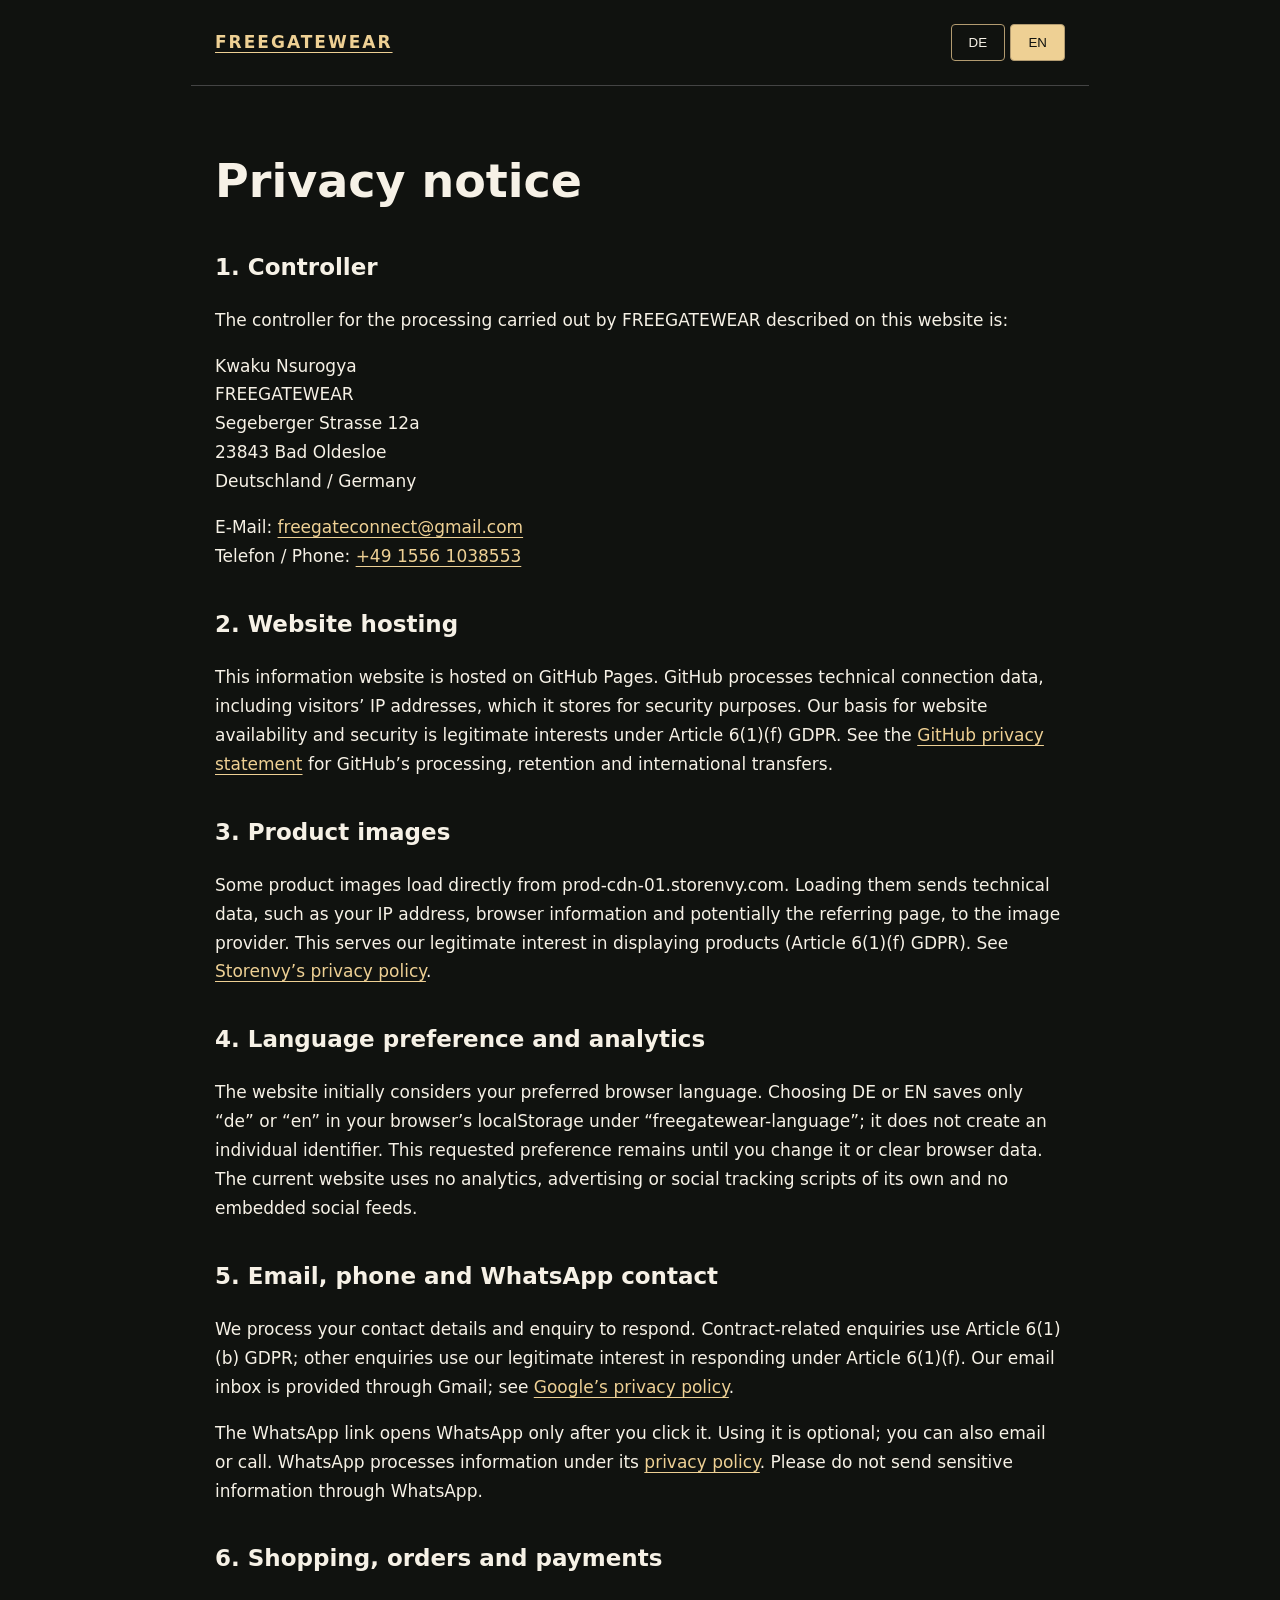
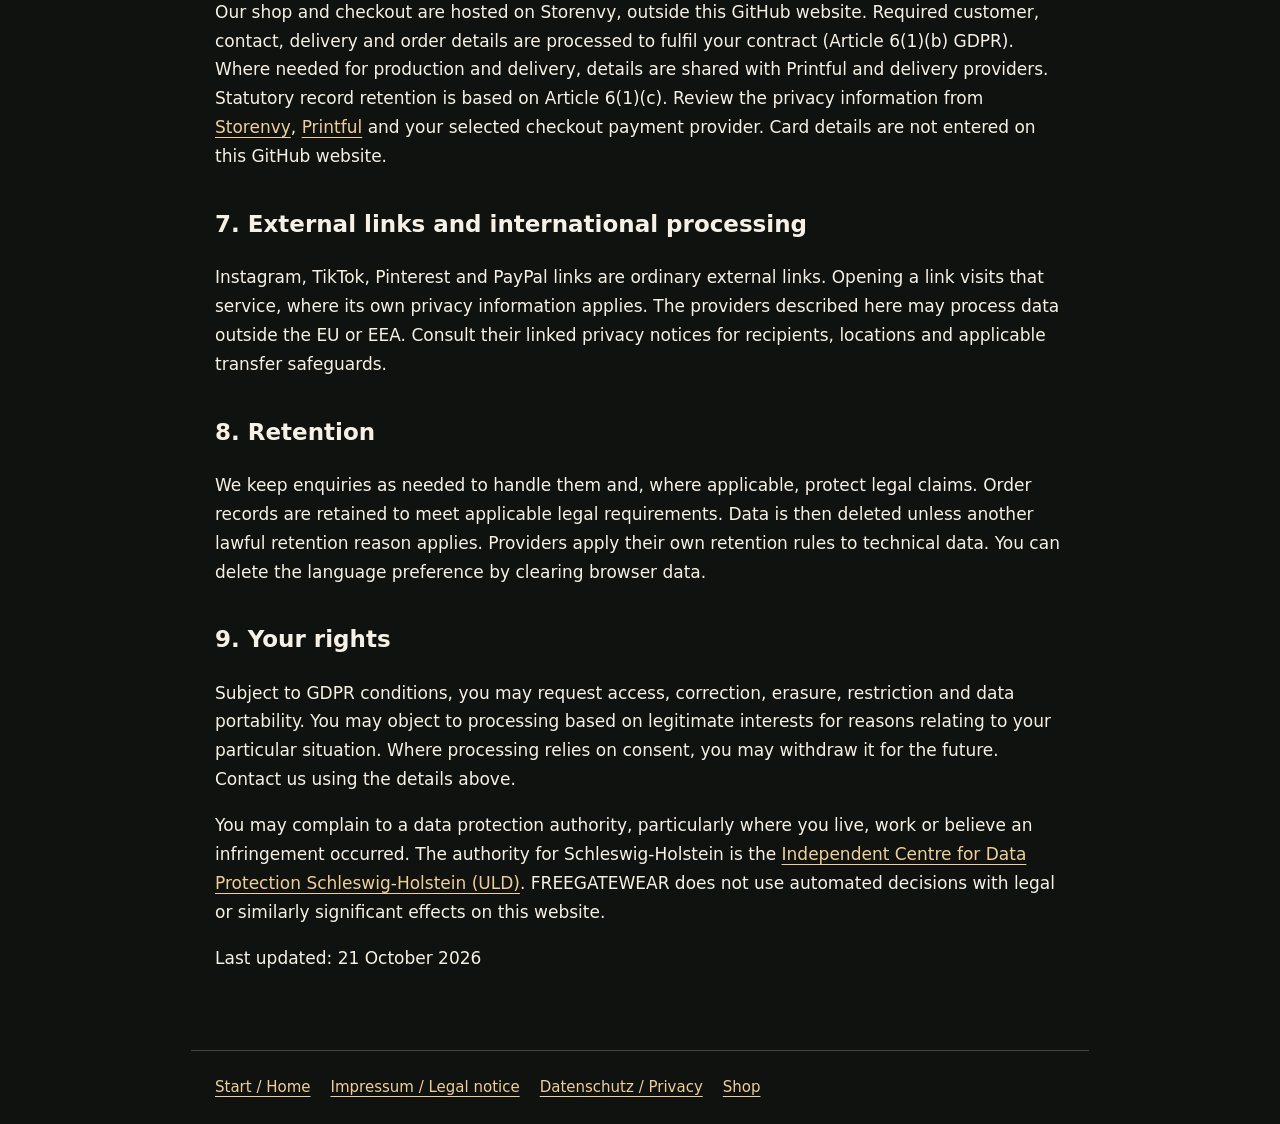
==== datenschutz.html @ ec8d8447 "Add German and English privacy information for the current website" ====
<!doctype html><html lang="de"><head><meta charset="utf-8"><meta name="viewport" content="width=device-width,initial-scale=1"><title>Datenschutzerklärung | FREEGATEWEAR</title><meta name="description" content="Datenschutzerklärung / Privacy notice – FREEGATEWEAR"><link rel="canonical" href="https://blaqqburn.github.io/Freegate/datenschutz.html"><style>body{margin:0;background:#10120f;color:#f6f1e6;font:17px/1.7 system-ui,sans-serif}header,main,footer{max-width:850px;margin:auto;padding:24px}header,footer{display:flex;gap:20px;flex-wrap:wrap;align-items:center;border-bottom:1px solid #444}main{padding-top:30px;padding-bottom:60px}a{color:#eed094;text-underline-offset:4px}h1{font-size:clamp(30px,6vw,46px);line-height:1.2}h2{font-size:23px;margin-top:34px}button{background:transparent;color:inherit;border:1px solid #b29b70;padding:10px 17px;cursor:pointer;border-radius:4px}button[aria-pressed=true]{background:#eed094;color:#10120f}header>a{font-weight:800;letter-spacing:2px;margin-right:auto}footer{border-top:1px solid #444;border-bottom:0;font-size:15px}[hidden]{display:none!important}a:focus-visible,button:focus-visible{outline:3px solid #eed094;outline-offset:4px}</style></head><body data-title-de="Datenschutzerklärung" data-title-en="Privacy notice"><header><a href="./">FREEGATEWEAR</a><nav aria-label="Language / Sprache"><button data-language="de" aria-pressed="true">DE</button> <button data-language="en" aria-pressed="false">EN</button></nav></header><main><section data-copy="de"><h1>Datenschutzerklärung</h1><h2>1. Verantwortlicher</h2><p>Verantwortlich für die auf dieser Website beschriebenen Verarbeitungen durch FREEGATEWEAR ist:</p><p>Kwaku Nsurogya<br>FREEGATEWEAR<br>Segeberger Strasse 12a<br>23843 Bad Oldesloe<br>Deutschland / Germany</p><p>E-Mail: <a href="mailto:freegateconnect@gmail.com">freegateconnect@gmail.com</a><br>Telefon / Phone: <a href="tel:+4915561038553">+49 1556 1038553</a></p>
<h2>2. Website und Hosting</h2><p>Diese Informationswebsite wird über GitHub Pages bereitgestellt. GitHub verarbeitet beim Abruf technische Verbindungsdaten, insbesondere die IP-Adresse, und speichert diese zu Sicherheitszwecken. Grundlage für die Bereitstellung und Sicherheit unserer Website ist unser berechtigtes Interesse nach Art. 6 Abs. 1 lit. f DSGVO. Einzelheiten zur Verarbeitung durch GitHub, zu Aufbewahrung und internationalen Übermittlungen findest du in der <a href="https://docs.github.com/en/site-policy/privacy-policies/github-general-privacy-statement">GitHub-Datenschutzerklärung</a>.</p>
<h2>3. Produktbilder</h2><p>Einige Produktbilder werden direkt von prod-cdn-01.storenvy.com geladen. Beim Laden werden technische Daten wie IP-Adresse, Browserinformationen und gegebenenfalls die verweisende Seite an den Bildanbieter übermittelt. Dies dient der Darstellung unserer Produkte (Art. 6 Abs. 1 lit. f DSGVO). Weitere Informationen enthält die <a href="https://www.storenvy.com/privacy">Datenschutzerklärung von Storenvy</a>.</p>
<h2>4. Spracheinstellung und Analyse</h2><p>Die Website berücksichtigt zunächst die bevorzugte Browsersprache. Wenn du DE oder EN auswählst, speichert dein Browser diese Auswahl unter „freegatewear-language“ im localStorage. Gespeichert wird nur „de“ oder „en“, keine individuelle Kennung. Die Einstellung bleibt bis zur Änderung oder Löschung der Browserdaten erhalten und dient der von dir gewünschten Sprachauswahl. Die aktuelle Website verwendet keine eigenen Analyse-, Werbe- oder Social-Media-Tracking-Skripte und keine eingebetteten Social-Media-Feeds.</p>
<h2>5. Kontakt per E-Mail, Telefon oder WhatsApp</h2><p>Wenn du uns kontaktierst, verarbeiten wir deine Kontaktdaten und den Inhalt deiner Anfrage, um zu antworten. Bei vertragsbezogenen Anfragen ist Art. 6 Abs. 1 lit. b DSGVO die Grundlage, bei sonstigen Anfragen unser berechtigtes Interesse an ihrer Bearbeitung (Art. 6 Abs. 1 lit. f DSGVO). Unser E-Mail-Postfach wird bei Gmail bereitgestellt; siehe <a href="https://policies.google.com/privacy?hl=de">Google-Datenschutzerklärung</a>.</p><p>Der WhatsApp-Link öffnet WhatsApp erst nach deinem Klick. Die Nutzung ist freiwillig; E-Mail oder Telefon stehen ebenfalls zur Verfügung. WhatsApp verarbeitet Daten nach seiner <a href="https://www.whatsapp.com/legal/privacy-policy-eea">Datenschutzerklärung</a>. Bitte sende keine sensiblen Angaben über WhatsApp.</p>
<h2>6. Shop, Bestellungen und Zahlungen</h2><p>Der Shop und Checkout liegen auf Storenvy, außerhalb dieser GitHub-Website. Bei einer Bestellung werden die erforderlichen Kunden-, Kontakt-, Liefer- und Bestelldaten zur Vertragsabwicklung verarbeitet (Art. 6 Abs. 1 lit. b DSGVO). Soweit für Produktion und Versand erforderlich, werden Daten an Printful und die beteiligten Versanddienstleister weitergegeben. Gesetzliche Aufbewahrungspflichten beruhen auf Art. 6 Abs. 1 lit. c DSGVO. Beachte die Datenschutzhinweise von <a href="https://www.storenvy.com/privacy">Storenvy</a> und <a href="https://www.printful.com/policies/privacy">Printful</a> sowie die Hinweise des im Checkout gewählten Zahlungsanbieters. Kartendaten werden nicht auf dieser GitHub-Website eingegeben.</p>
<h2>7. Externe Links und internationale Verarbeitung</h2><p>Links zu Instagram, TikTok, Pinterest und PayPal sind gewöhnliche externe Links. Die verlinkten Dienste werden erst durch das Öffnen des Links besucht; dort gelten deren Datenschutzhinweise. Die genannten Anbieter können Daten auch außerhalb der EU bzw. des EWR verarbeiten. Informationen zu Empfängern, Ländern und gegebenenfalls geltenden Schutzmaßnahmen findest du in den jeweils verlinkten Datenschutzhinweisen.</p>
<h2>8. Speicherdauer</h2><p>Wir behalten Anfragen so lange, wie dies zur Bearbeitung und gegebenenfalls zur Wahrung rechtlicher Ansprüche erforderlich ist. Bestelldaten bewahren wir nach den anwendbaren gesetzlichen Pflichten auf. Danach werden Daten gelöscht, soweit kein weiterer rechtlicher Aufbewahrungsgrund besteht. Für technische Daten der Dienstanbieter gelten deren jeweilige Aufbewahrungsregeln. Die Spracheinstellung kannst du selbst über die Browserdaten löschen.</p>
<h2>9. Deine Rechte</h2><p>Nach Maßgabe der DSGVO hast du Rechte auf Auskunft, Berichtigung, Löschung, Einschränkung der Verarbeitung und Datenübertragbarkeit. Gegen Verarbeitungen auf Grundlage berechtigter Interessen kannst du aus Gründen deiner besonderen Situation Widerspruch einlegen. Eine erteilte Einwilligung kannst du mit Wirkung für die Zukunft widerrufen. Kontaktiere uns hierzu über die oben genannten Angaben.</p><p>Du kannst dich bei einer Datenschutzaufsichtsbehörde beschweren, insbesondere am Ort deines Aufenthalts, Arbeitsplatzes oder des vermuteten Verstoßes. Für Schleswig-Holstein ist dies das <a href="https://www.datenschutzzentrum.de/">Unabhängige Landeszentrum für Datenschutz Schleswig-Holstein (ULD)</a>. FREEGATEWEAR verwendet auf dieser Website keine automatisierten Entscheidungen mit rechtlicher oder vergleichbar erheblicher Wirkung.</p><p>Stand: 21. Oktober 2026</p></section><section data-copy="en" lang="en"><h1>Privacy notice</h1><h2>1. Controller</h2><p>The controller for the processing carried out by FREEGATEWEAR described on this website is:</p><p>Kwaku Nsurogya<br>FREEGATEWEAR<br>Segeberger Strasse 12a<br>23843 Bad Oldesloe<br>Deutschland / Germany</p><p>E-Mail: <a href="mailto:freegateconnect@gmail.com">freegateconnect@gmail.com</a><br>Telefon / Phone: <a href="tel:+4915561038553">+49 1556 1038553</a></p>
<h2>2. Website hosting</h2><p>This information website is hosted on GitHub Pages. GitHub processes technical connection data, including visitors’ IP addresses, which it stores for security purposes. Our basis for website availability and security is legitimate interests under Article 6(1)(f) GDPR. See the <a href="https://docs.github.com/en/site-policy/privacy-policies/github-general-privacy-statement">GitHub privacy statement</a> for GitHub’s processing, retention and international transfers.</p>
<h2>3. Product images</h2><p>Some product images load directly from prod-cdn-01.storenvy.com. Loading them sends technical data, such as your IP address, browser information and potentially the referring page, to the image provider. This serves our legitimate interest in displaying products (Article 6(1)(f) GDPR). See <a href="https://www.storenvy.com/privacy">Storenvy’s privacy policy</a>.</p>
<h2>4. Language preference and analytics</h2><p>The website initially considers your preferred browser language. Choosing DE or EN saves only “de” or “en” in your browser’s localStorage under “freegatewear-language”; it does not create an individual identifier. This requested preference remains until you change it or clear browser data. The current website uses no analytics, advertising or social tracking scripts of its own and no embedded social feeds.</p>
<h2>5. Email, phone and WhatsApp contact</h2><p>We process your contact details and enquiry to respond. Contract-related enquiries use Article 6(1)(b) GDPR; other enquiries use our legitimate interest in responding under Article 6(1)(f). Our email inbox is provided through Gmail; see <a href="https://policies.google.com/privacy?hl=en">Google’s privacy policy</a>.</p><p>The WhatsApp link opens WhatsApp only after you click it. Using it is optional; you can also email or call. WhatsApp processes information under its <a href="https://www.whatsapp.com/legal/privacy-policy-eea">privacy policy</a>. Please do not send sensitive information through WhatsApp.</p>
<h2>6. Shopping, orders and payments</h2><p>Our shop and checkout are hosted on Storenvy, outside this GitHub website. Required customer, contact, delivery and order details are processed to fulfil your contract (Article 6(1)(b) GDPR). Where needed for production and delivery, details are shared with Printful and delivery providers. Statutory record retention is based on Article 6(1)(c). Review the privacy information from <a href="https://www.storenvy.com/privacy">Storenvy</a>, <a href="https://www.printful.com/policies/privacy">Printful</a> and your selected checkout payment provider. Card details are not entered on this GitHub website.</p>
<h2>7. External links and international processing</h2><p>Instagram, TikTok, Pinterest and PayPal links are ordinary external links. Opening a link visits that service, where its own privacy information applies. The providers described here may process data outside the EU or EEA. Consult their linked privacy notices for recipients, locations and applicable transfer safeguards.</p>
<h2>8. Retention</h2><p>We keep enquiries as needed to handle them and, where applicable, protect legal claims. Order records are retained to meet applicable legal requirements. Data is then deleted unless another lawful retention reason applies. Providers apply their own retention rules to technical data. You can delete the language preference by clearing browser data.</p>
<h2>9. Your rights</h2><p>Subject to GDPR conditions, you may request access, correction, erasure, restriction and data portability. You may object to processing based on legitimate interests for reasons relating to your particular situation. Where processing relies on consent, you may withdraw it for the future. Contact us using the details above.</p><p>You may complain to a data protection authority, particularly where you live, work or believe an infringement occurred. The authority for Schleswig-Holstein is the <a href="https://www.datenschutzzentrum.de/">Independent Centre for Data Protection Schleswig-Holstein (ULD)</a>. FREEGATEWEAR does not use automated decisions with legal or similarly significant effects on this website.</p><p>Last updated: 21 October 2026</p></section></main><footer><a href="./">Start / Home</a><a href="impressum.html">Impressum / Legal notice</a><a href="datenschutz.html">Datenschutz / Privacy</a><a href="https://freegate.storenvy.com/">Shop</a></footer><script>(()=>{const key='freegatewear-language';function set(lang,save){if(!['de','en'].includes(lang))lang='en';document.documentElement.lang=lang;document.querySelectorAll('[data-copy]').forEach(e=>e.hidden=e.dataset.copy!==lang);document.querySelectorAll('[data-language]').forEach(b=>b.setAttribute('aria-pressed',String(b.dataset.language===lang)));document.title=(lang==='de'?document.body.dataset.titleDe:document.body.dataset.titleEn)+' | FREEGATEWEAR';if(save)try{localStorage.setItem(key,lang)}catch{}}let lang=new URLSearchParams(location.search).get('lang');if(!['de','en'].includes(lang)){try{lang=localStorage.getItem(key)}catch{}}if(!['de','en'].includes(lang))lang=(navigator.language||'en').toLowerCase().startsWith('de')?'de':'en';document.querySelectorAll('[data-language]').forEach(b=>b.addEventListener('click',()=>set(b.dataset.language,true)));set(lang,false)})();</script></body></html>
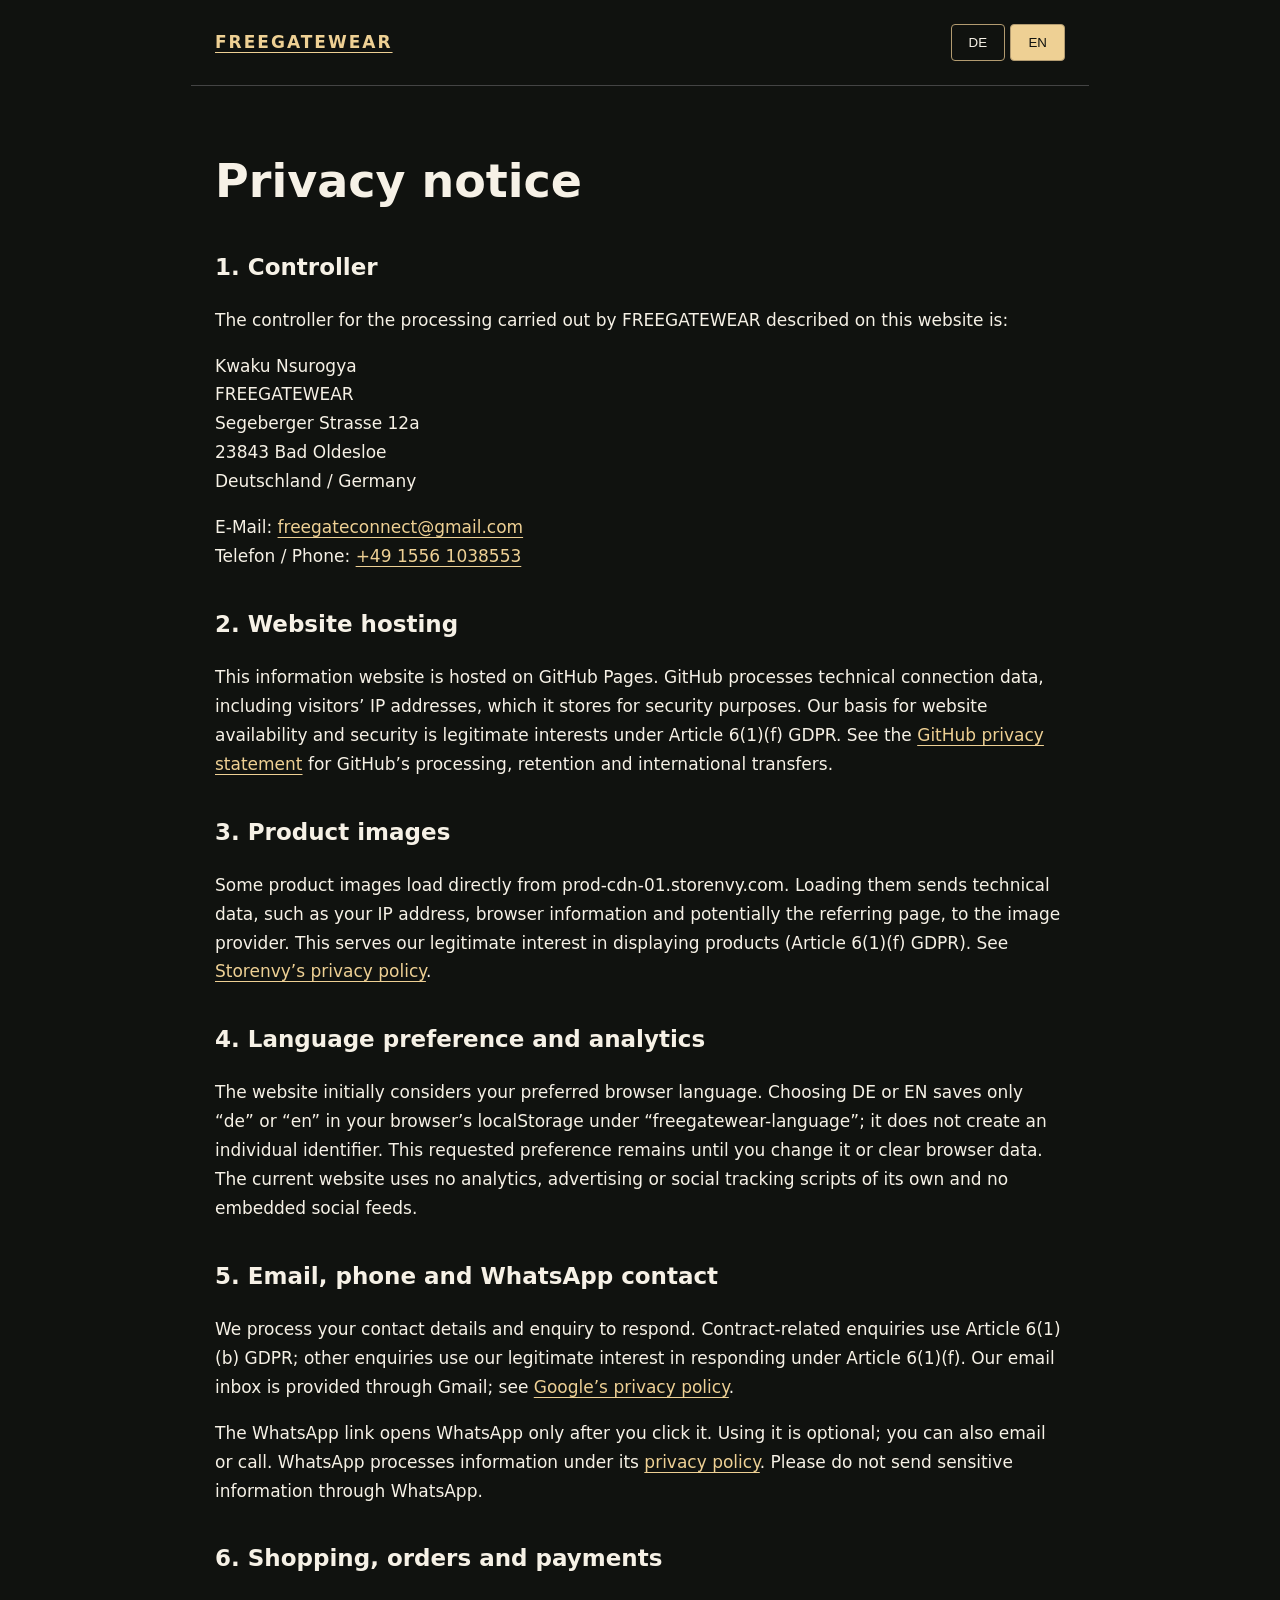
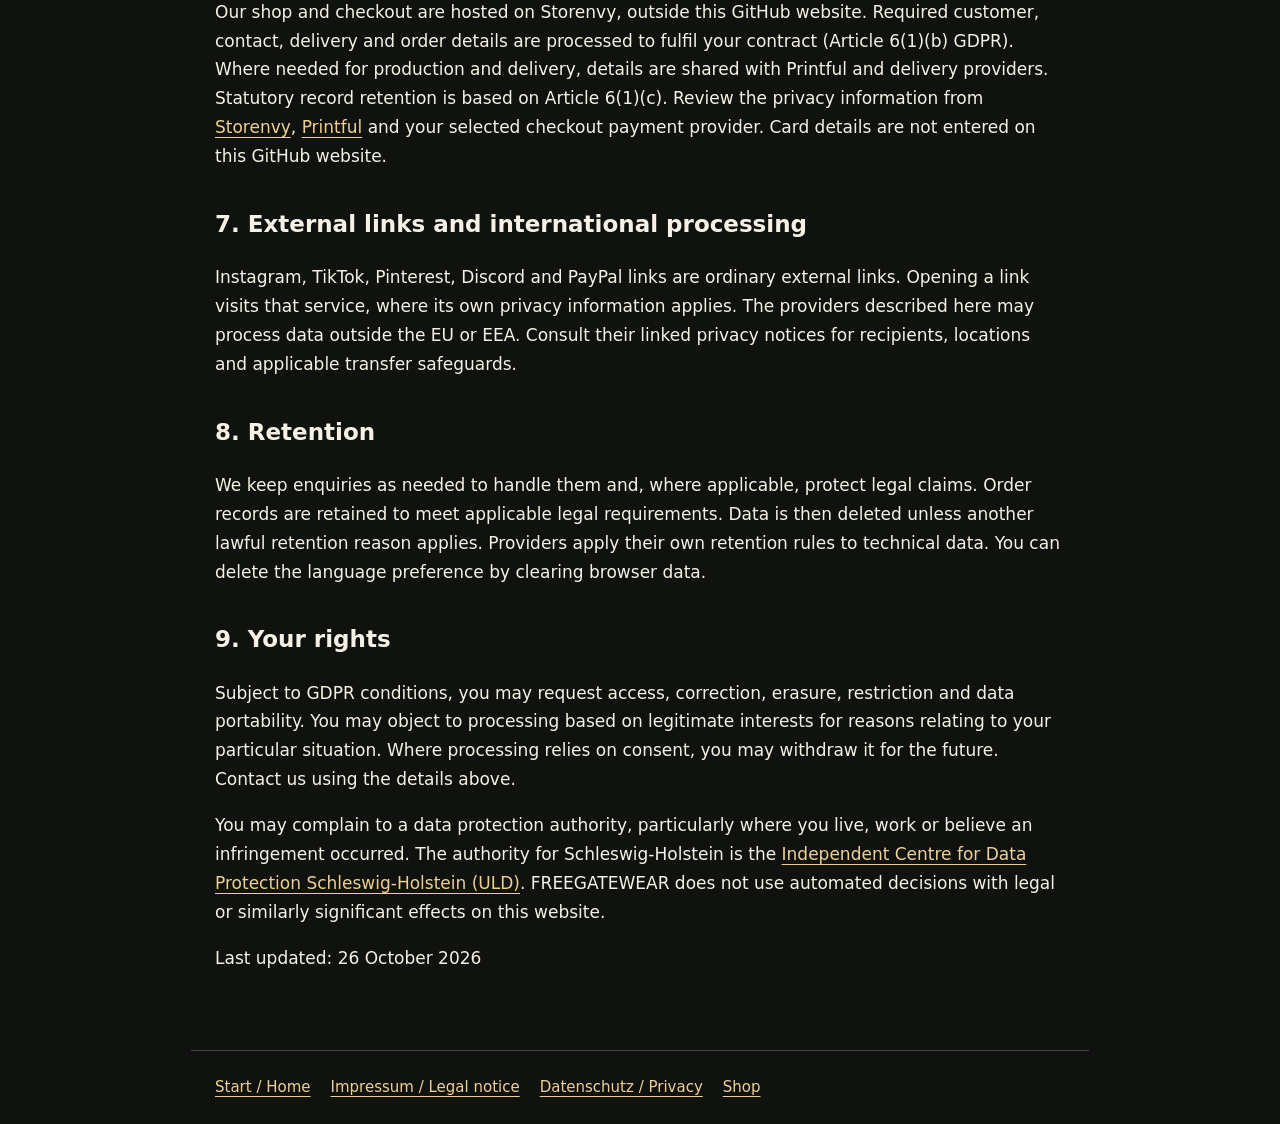
==== commit e0248f50: "Mention the new external Discord link in bilingual privacy information" ====
--- a/datenschutz.html
+++ b/datenschutz.html
@@ -4,14 +4,14 @@
 <h2>4. Spracheinstellung und Analyse</h2><p>Die Website berücksichtigt zunächst die bevorzugte Browsersprache. Wenn du DE oder EN auswählst, speichert dein Browser diese Auswahl unter „freegatewear-language“ im localStorage. Gespeichert wird nur „de“ oder „en“, keine individuelle Kennung. Die Einstellung bleibt bis zur Änderung oder Löschung der Browserdaten erhalten und dient der von dir gewünschten Sprachauswahl. Die aktuelle Website verwendet keine eigenen Analyse-, Werbe- oder Social-Media-Tracking-Skripte und keine eingebetteten Social-Media-Feeds.</p>
 <h2>5. Kontakt per E-Mail, Telefon oder WhatsApp</h2><p>Wenn du uns kontaktierst, verarbeiten wir deine Kontaktdaten und den Inhalt deiner Anfrage, um zu antworten. Bei vertragsbezogenen Anfragen ist Art. 6 Abs. 1 lit. b DSGVO die Grundlage, bei sonstigen Anfragen unser berechtigtes Interesse an ihrer Bearbeitung (Art. 6 Abs. 1 lit. f DSGVO). Unser E-Mail-Postfach wird bei Gmail bereitgestellt; siehe <a href="https://policies.google.com/privacy?hl=de">Google-Datenschutzerklärung</a>.</p><p>Der WhatsApp-Link öffnet WhatsApp erst nach deinem Klick. Die Nutzung ist freiwillig; E-Mail oder Telefon stehen ebenfalls zur Verfügung. WhatsApp verarbeitet Daten nach seiner <a href="https://www.whatsapp.com/legal/privacy-policy-eea">Datenschutzerklärung</a>. Bitte sende keine sensiblen Angaben über WhatsApp.</p>
 <h2>6. Shop, Bestellungen und Zahlungen</h2><p>Der Shop und Checkout liegen auf Storenvy, außerhalb dieser GitHub-Website. Bei einer Bestellung werden die erforderlichen Kunden-, Kontakt-, Liefer- und Bestelldaten zur Vertragsabwicklung verarbeitet (Art. 6 Abs. 1 lit. b DSGVO). Soweit für Produktion und Versand erforderlich, werden Daten an Printful und die beteiligten Versanddienstleister weitergegeben. Gesetzliche Aufbewahrungspflichten beruhen auf Art. 6 Abs. 1 lit. c DSGVO. Beachte die Datenschutzhinweise von <a href="https://www.storenvy.com/privacy">Storenvy</a> und <a href="https://www.printful.com/policies/privacy">Printful</a> sowie die Hinweise des im Checkout gewählten Zahlungsanbieters. Kartendaten werden nicht auf dieser GitHub-Website eingegeben.</p>
-<h2>7. Externe Links und internationale Verarbeitung</h2><p>Links zu Instagram, TikTok, Pinterest und PayPal sind gewöhnliche externe Links. Die verlinkten Dienste werden erst durch das Öffnen des Links besucht; dort gelten deren Datenschutzhinweise. Die genannten Anbieter können Daten auch außerhalb der EU bzw. des EWR verarbeiten. Informationen zu Empfängern, Ländern und gegebenenfalls geltenden Schutzmaßnahmen findest du in den jeweils verlinkten Datenschutzhinweisen.</p>
+<h2>7. Externe Links und internationale Verarbeitung</h2><p>Links zu Instagram, TikTok, Pinterest, Discord und PayPal sind gewöhnliche externe Links. Die verlinkten Dienste werden erst durch das Öffnen des Links besucht; dort gelten deren Datenschutzhinweise. Die genannten Anbieter können Daten auch außerhalb der EU bzw. des EWR verarbeiten. Informationen zu Empfängern, Ländern und gegebenenfalls geltenden Schutzmaßnahmen findest du in den jeweils verlinkten Datenschutzhinweisen.</p>
 <h2>8. Speicherdauer</h2><p>Wir behalten Anfragen so lange, wie dies zur Bearbeitung und gegebenenfalls zur Wahrung rechtlicher Ansprüche erforderlich ist. Bestelldaten bewahren wir nach den anwendbaren gesetzlichen Pflichten auf. Danach werden Daten gelöscht, soweit kein weiterer rechtlicher Aufbewahrungsgrund besteht. Für technische Daten der Dienstanbieter gelten deren jeweilige Aufbewahrungsregeln. Die Spracheinstellung kannst du selbst über die Browserdaten löschen.</p>
-<h2>9. Deine Rechte</h2><p>Nach Maßgabe der DSGVO hast du Rechte auf Auskunft, Berichtigung, Löschung, Einschränkung der Verarbeitung und Datenübertragbarkeit. Gegen Verarbeitungen auf Grundlage berechtigter Interessen kannst du aus Gründen deiner besonderen Situation Widerspruch einlegen. Eine erteilte Einwilligung kannst du mit Wirkung für die Zukunft widerrufen. Kontaktiere uns hierzu über die oben genannten Angaben.</p><p>Du kannst dich bei einer Datenschutzaufsichtsbehörde beschweren, insbesondere am Ort deines Aufenthalts, Arbeitsplatzes oder des vermuteten Verstoßes. Für Schleswig-Holstein ist dies das <a href="https://www.datenschutzzentrum.de/">Unabhängige Landeszentrum für Datenschutz Schleswig-Holstein (ULD)</a>. FREEGATEWEAR verwendet auf dieser Website keine automatisierten Entscheidungen mit rechtlicher oder vergleichbar erheblicher Wirkung.</p><p>Stand: 21. Oktober 2026</p></section><section data-copy="en" lang="en"><h1>Privacy notice</h1><h2>1. Controller</h2><p>The controller for the processing carried out by FREEGATEWEAR described on this website is:</p><p>Kwaku Nsurogya<br>FREEGATEWEAR<br>Segeberger Strasse 12a<br>23843 Bad Oldesloe<br>Deutschland / Germany</p><p>E-Mail: <a href="mailto:freegateconnect@gmail.com">freegateconnect@gmail.com</a><br>Telefon / Phone: <a href="tel:+4915561038553">+49 1556 1038553</a></p>
+<h2>9. Deine Rechte</h2><p>Nach Maßgabe der DSGVO hast du Rechte auf Auskunft, Berichtigung, Löschung, Einschränkung der Verarbeitung und Datenübertragbarkeit. Gegen Verarbeitungen auf Grundlage berechtigter Interessen kannst du aus Gründen deiner besonderen Situation Widerspruch einlegen. Eine erteilte Einwilligung kannst du mit Wirkung für die Zukunft widerrufen. Kontaktiere uns hierzu über die oben genannten Angaben.</p><p>Du kannst dich bei einer Datenschutzaufsichtsbehörde beschweren, insbesondere am Ort deines Aufenthalts, Arbeitsplatzes oder des vermuteten Verstoßes. Für Schleswig-Holstein ist dies das <a href="https://www.datenschutzzentrum.de/">Unabhängige Landeszentrum für Datenschutz Schleswig-Holstein (ULD)</a>. FREEGATEWEAR verwendet auf dieser Website keine automatisierten Entscheidungen mit rechtlicher oder vergleichbar erheblicher Wirkung.</p><p>Stand: 26. Oktober 2026</p></section><section data-copy="en" lang="en"><h1>Privacy notice</h1><h2>1. Controller</h2><p>The controller for the processing carried out by FREEGATEWEAR described on this website is:</p><p>Kwaku Nsurogya<br>FREEGATEWEAR<br>Segeberger Strasse 12a<br>23843 Bad Oldesloe<br>Deutschland / Germany</p><p>E-Mail: <a href="mailto:freegateconnect@gmail.com">freegateconnect@gmail.com</a><br>Telefon / Phone: <a href="tel:+4915561038553">+49 1556 1038553</a></p>
 <h2>2. Website hosting</h2><p>This information website is hosted on GitHub Pages. GitHub processes technical connection data, including visitors’ IP addresses, which it stores for security purposes. Our basis for website availability and security is legitimate interests under Article 6(1)(f) GDPR. See the <a href="https://docs.github.com/en/site-policy/privacy-policies/github-general-privacy-statement">GitHub privacy statement</a> for GitHub’s processing, retention and international transfers.</p>
 <h2>3. Product images</h2><p>Some product images load directly from prod-cdn-01.storenvy.com. Loading them sends technical data, such as your IP address, browser information and potentially the referring page, to the image provider. This serves our legitimate interest in displaying products (Article 6(1)(f) GDPR). See <a href="https://www.storenvy.com/privacy">Storenvy’s privacy policy</a>.</p>
 <h2>4. Language preference and analytics</h2><p>The website initially considers your preferred browser language. Choosing DE or EN saves only “de” or “en” in your browser’s localStorage under “freegatewear-language”; it does not create an individual identifier. This requested preference remains until you change it or clear browser data. The current website uses no analytics, advertising or social tracking scripts of its own and no embedded social feeds.</p>
 <h2>5. Email, phone and WhatsApp contact</h2><p>We process your contact details and enquiry to respond. Contract-related enquiries use Article 6(1)(b) GDPR; other enquiries use our legitimate interest in responding under Article 6(1)(f). Our email inbox is provided through Gmail; see <a href="https://policies.google.com/privacy?hl=en">Google’s privacy policy</a>.</p><p>The WhatsApp link opens WhatsApp only after you click it. Using it is optional; you can also email or call. WhatsApp processes information under its <a href="https://www.whatsapp.com/legal/privacy-policy-eea">privacy policy</a>. Please do not send sensitive information through WhatsApp.</p>
 <h2>6. Shopping, orders and payments</h2><p>Our shop and checkout are hosted on Storenvy, outside this GitHub website. Required customer, contact, delivery and order details are processed to fulfil your contract (Article 6(1)(b) GDPR). Where needed for production and delivery, details are shared with Printful and delivery providers. Statutory record retention is based on Article 6(1)(c). Review the privacy information from <a href="https://www.storenvy.com/privacy">Storenvy</a>, <a href="https://www.printful.com/policies/privacy">Printful</a> and your selected checkout payment provider. Card details are not entered on this GitHub website.</p>
-<h2>7. External links and international processing</h2><p>Instagram, TikTok, Pinterest and PayPal links are ordinary external links. Opening a link visits that service, where its own privacy information applies. The providers described here may process data outside the EU or EEA. Consult their linked privacy notices for recipients, locations and applicable transfer safeguards.</p>
+<h2>7. External links and international processing</h2><p>Instagram, TikTok, Pinterest, Discord and PayPal links are ordinary external links. Opening a link visits that service, where its own privacy information applies. The providers described here may process data outside the EU or EEA. Consult their linked privacy notices for recipients, locations and applicable transfer safeguards.</p>
 <h2>8. Retention</h2><p>We keep enquiries as needed to handle them and, where applicable, protect legal claims. Order records are retained to meet applicable legal requirements. Data is then deleted unless another lawful retention reason applies. Providers apply their own retention rules to technical data. You can delete the language preference by clearing browser data.</p>
-<h2>9. Your rights</h2><p>Subject to GDPR conditions, you may request access, correction, erasure, restriction and data portability. You may object to processing based on legitimate interests for reasons relating to your particular situation. Where processing relies on consent, you may withdraw it for the future. Contact us using the details above.</p><p>You may complain to a data protection authority, particularly where you live, work or believe an infringement occurred. The authority for Schleswig-Holstein is the <a href="https://www.datenschutzzentrum.de/">Independent Centre for Data Protection Schleswig-Holstein (ULD)</a>. FREEGATEWEAR does not use automated decisions with legal or similarly significant effects on this website.</p><p>Last updated: 21 October 2026</p></section></main><footer><a href="./">Start / Home</a><a href="impressum.html">Impressum / Legal notice</a><a href="datenschutz.html">Datenschutz / Privacy</a><a href="https://freegate.storenvy.com/">Shop</a></footer><script>(()=>{const key='freegatewear-language';function set(lang,save){if(!['de','en'].includes(lang))lang='en';document.documentElement.lang=lang;document.querySelectorAll('[data-copy]').forEach(e=>e.hidden=e.dataset.copy!==lang);document.querySelectorAll('[data-language]').forEach(b=>b.setAttribute('aria-pressed',String(b.dataset.language===lang)));document.title=(lang==='de'?document.body.dataset.titleDe:document.body.dataset.titleEn)+' | FREEGATEWEAR';if(save)try{localStorage.setItem(key,lang)}catch{}}let lang=new URLSearchParams(location.search).get('lang');if(!['de','en'].includes(lang)){try{lang=localStorage.getItem(key)}catch{}}if(!['de','en'].includes(lang))lang=(navigator.language||'en').toLowerCase().startsWith('de')?'de':'en';document.querySelectorAll('[data-language]').forEach(b=>b.addEventListener('click',()=>set(b.dataset.language,true)));set(lang,false)})();</script></body></html>+<h2>9. Your rights</h2><p>Subject to GDPR conditions, you may request access, correction, erasure, restriction and data portability. You may object to processing based on legitimate interests for reasons relating to your particular situation. Where processing relies on consent, you may withdraw it for the future. Contact us using the details above.</p><p>You may complain to a data protection authority, particularly where you live, work or believe an infringement occurred. The authority for Schleswig-Holstein is the <a href="https://www.datenschutzzentrum.de/">Independent Centre for Data Protection Schleswig-Holstein (ULD)</a>. FREEGATEWEAR does not use automated decisions with legal or similarly significant effects on this website.</p><p>Last updated: 26 October 2026</p></section></main><footer><a href="./">Start / Home</a><a href="impressum.html">Impressum / Legal notice</a><a href="datenschutz.html">Datenschutz / Privacy</a><a href="https://freegate.storenvy.com/">Shop</a></footer><script>(()=>{const key='freegatewear-language';function set(lang,save){if(!['de','en'].includes(lang))lang='en';document.documentElement.lang=lang;document.querySelectorAll('[data-copy]').forEach(e=>e.hidden=e.dataset.copy!==lang);document.querySelectorAll('[data-language]').forEach(b=>b.setAttribute('aria-pressed',String(b.dataset.language===lang)));document.title=(lang==='de'?document.body.dataset.titleDe:document.body.dataset.titleEn)+' | FREEGATEWEAR';if(save)try{localStorage.setItem(key,lang)}catch{}}let lang=new URLSearchParams(location.search).get('lang');if(!['de','en'].includes(lang)){try{lang=localStorage.getItem(key)}catch{}}if(!['de','en'].includes(lang))lang=(navigator.language||'en').toLowerCase().startsWith('de')?'de':'en';document.querySelectorAll('[data-language]').forEach(b=>b.addEventListener('click',()=>set(b.dataset.language,true)));set(lang,false)})();</script></body></html>
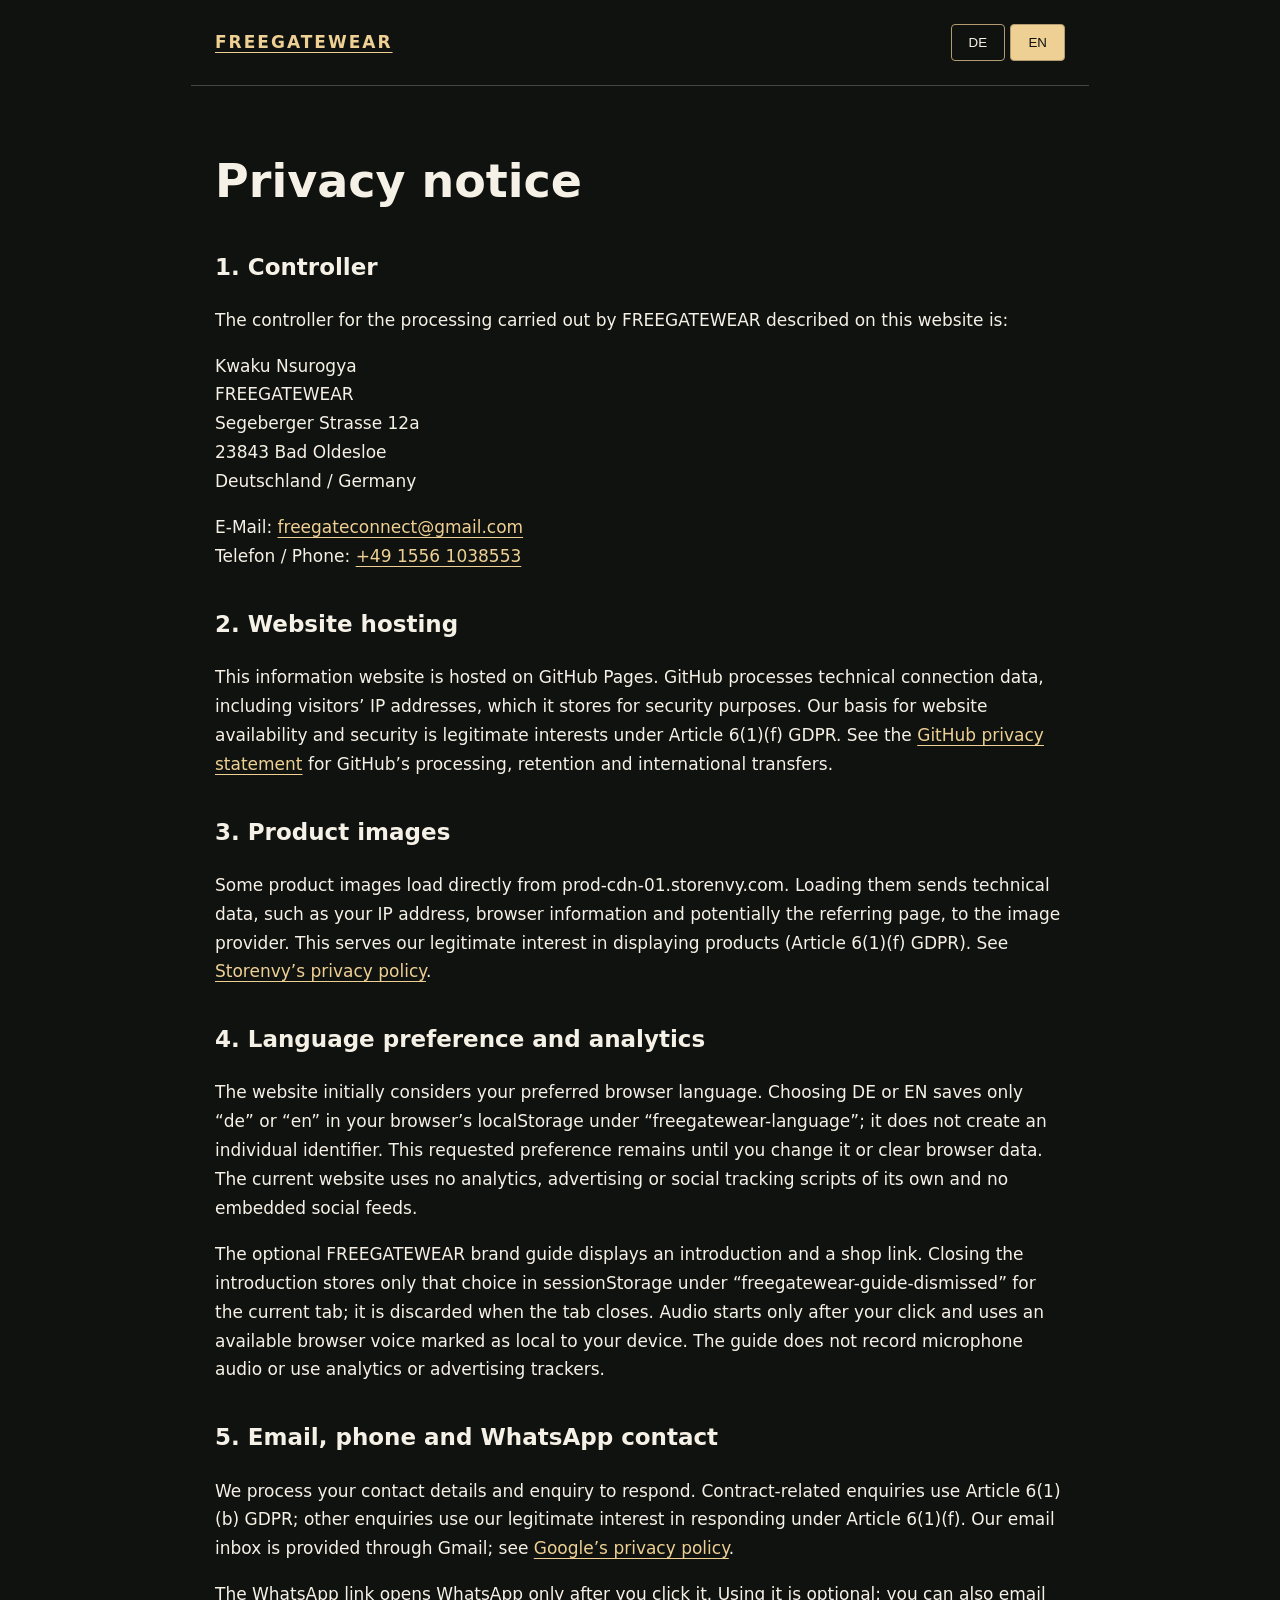
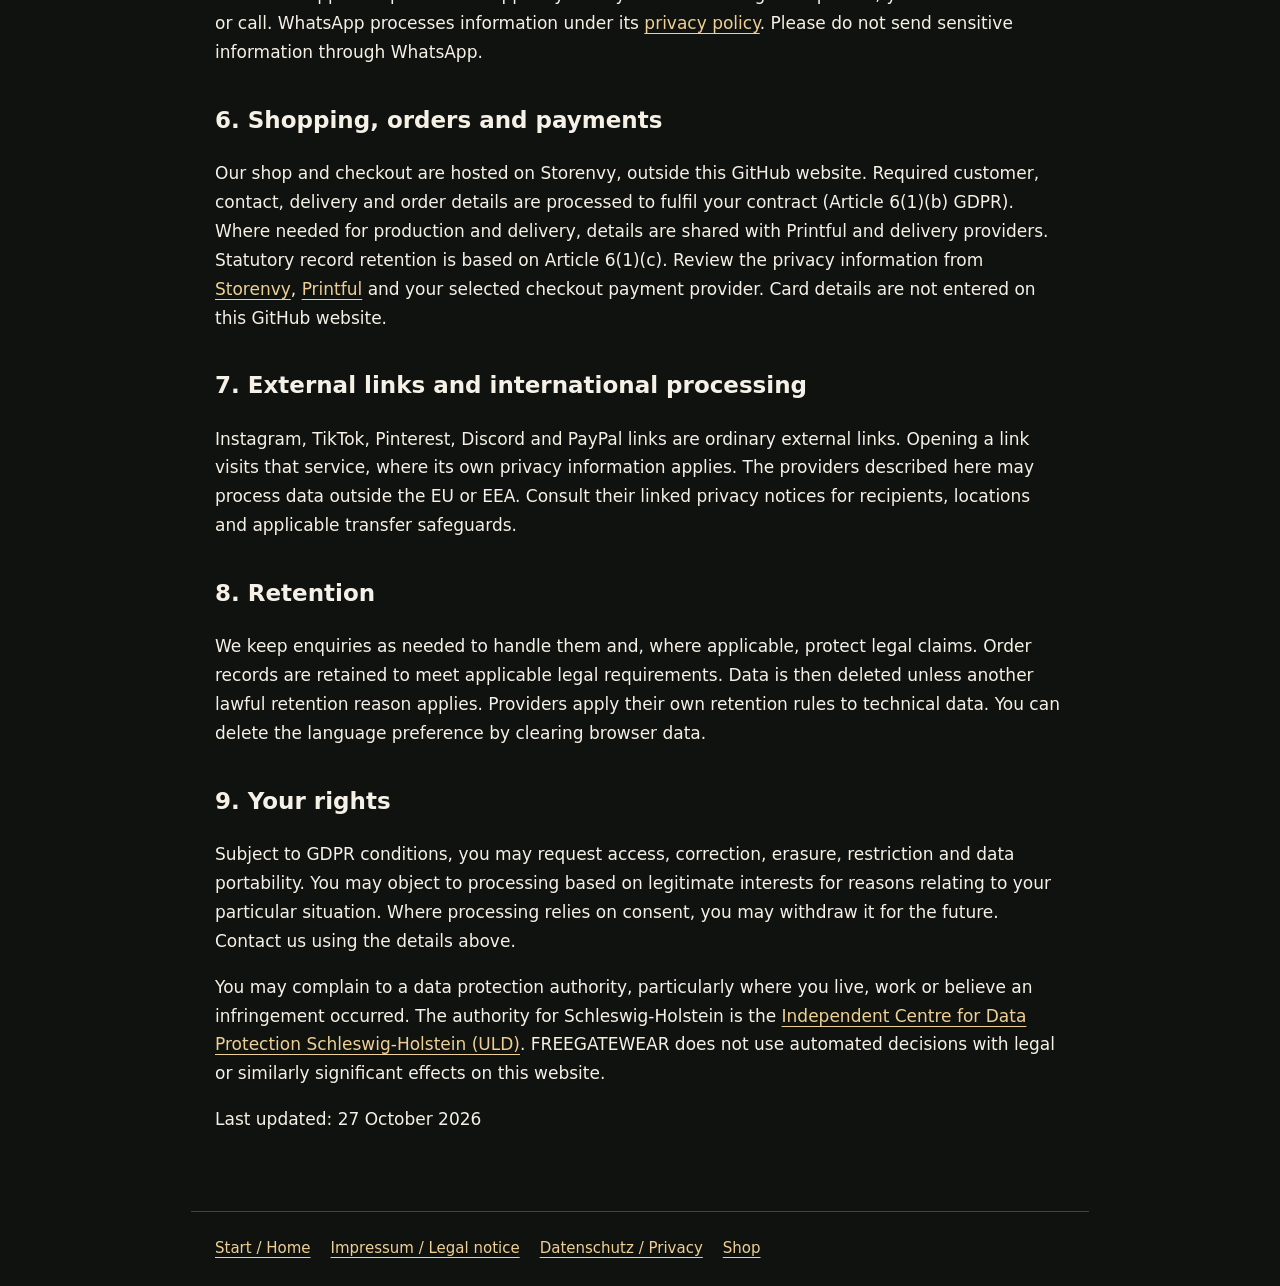
==== commit 838bf3cc: "Add bilingual floating FREEGATEWEAR character guide with optional local speech" ====
--- a/datenschutz.html
+++ b/datenschutz.html
@@ -1,17 +1,19 @@
-<!doctype html><html lang="de"><head><meta charset="utf-8"><meta name="viewport" content="width=device-width,initial-scale=1"><title>Datenschutzerklärung | FREEGATEWEAR</title><meta name="description" content="Datenschutzerklärung / Privacy notice – FREEGATEWEAR"><link rel="canonical" href="https://blaqqburn.github.io/Freegate/datenschutz.html"><style>body{margin:0;background:#10120f;color:#f6f1e6;font:17px/1.7 system-ui,sans-serif}header,main,footer{max-width:850px;margin:auto;padding:24px}header,footer{display:flex;gap:20px;flex-wrap:wrap;align-items:center;border-bottom:1px solid #444}main{padding-top:30px;padding-bottom:60px}a{color:#eed094;text-underline-offset:4px}h1{font-size:clamp(30px,6vw,46px);line-height:1.2}h2{font-size:23px;margin-top:34px}button{background:transparent;color:inherit;border:1px solid #b29b70;padding:10px 17px;cursor:pointer;border-radius:4px}button[aria-pressed=true]{background:#eed094;color:#10120f}header>a{font-weight:800;letter-spacing:2px;margin-right:auto}footer{border-top:1px solid #444;border-bottom:0;font-size:15px}[hidden]{display:none!important}a:focus-visible,button:focus-visible{outline:3px solid #eed094;outline-offset:4px}</style></head><body data-title-de="Datenschutzerklärung" data-title-en="Privacy notice"><header><a href="./">FREEGATEWEAR</a><nav aria-label="Language / Sprache"><button data-language="de" aria-pressed="true">DE</button> <button data-language="en" aria-pressed="false">EN</button></nav></header><main><section data-copy="de"><h1>Datenschutzerklärung</h1><h2>1. Verantwortlicher</h2><p>Verantwortlich für die auf dieser Website beschriebenen Verarbeitungen durch FREEGATEWEAR ist:</p><p>Kwaku Nsurogya<br>FREEGATEWEAR<br>Segeberger Strasse 12a<br>23843 Bad Oldesloe<br>Deutschland / Germany</p><p>E-Mail: <a href="mailto:freegateconnect@gmail.com">freegateconnect@gmail.com</a><br>Telefon / Phone: <a href="tel:+4915561038553">+49 1556 1038553</a></p>
-<h2>2. Website und Hosting</h2><p>Diese Informationswebsite wird über GitHub Pages bereitgestellt. GitHub verarbeitet beim Abruf technische Verbindungsdaten, insbesondere die IP-Adresse, und speichert diese zu Sicherheitszwecken. Grundlage für die Bereitstellung und Sicherheit unserer Website ist unser berechtigtes Interesse nach Art. 6 Abs. 1 lit. f DSGVO. Einzelheiten zur Verarbeitung durch GitHub, zu Aufbewahrung und internationalen Übermittlungen findest du in der <a href="https://docs.github.com/en/site-policy/privacy-policies/github-general-privacy-statement">GitHub-Datenschutzerklärung</a>.</p>
-<h2>3. Produktbilder</h2><p>Einige Produktbilder werden direkt von prod-cdn-01.storenvy.com geladen. Beim Laden werden technische Daten wie IP-Adresse, Browserinformationen und gegebenenfalls die verweisende Seite an den Bildanbieter übermittelt. Dies dient der Darstellung unserer Produkte (Art. 6 Abs. 1 lit. f DSGVO). Weitere Informationen enthält die <a href="https://www.storenvy.com/privacy">Datenschutzerklärung von Storenvy</a>.</p>
-<h2>4. Spracheinstellung und Analyse</h2><p>Die Website berücksichtigt zunächst die bevorzugte Browsersprache. Wenn du DE oder EN auswählst, speichert dein Browser diese Auswahl unter „freegatewear-language“ im localStorage. Gespeichert wird nur „de“ oder „en“, keine individuelle Kennung. Die Einstellung bleibt bis zur Änderung oder Löschung der Browserdaten erhalten und dient der von dir gewünschten Sprachauswahl. Die aktuelle Website verwendet keine eigenen Analyse-, Werbe- oder Social-Media-Tracking-Skripte und keine eingebetteten Social-Media-Feeds.</p>
-<h2>5. Kontakt per E-Mail, Telefon oder WhatsApp</h2><p>Wenn du uns kontaktierst, verarbeiten wir deine Kontaktdaten und den Inhalt deiner Anfrage, um zu antworten. Bei vertragsbezogenen Anfragen ist Art. 6 Abs. 1 lit. b DSGVO die Grundlage, bei sonstigen Anfragen unser berechtigtes Interesse an ihrer Bearbeitung (Art. 6 Abs. 1 lit. f DSGVO). Unser E-Mail-Postfach wird bei Gmail bereitgestellt; siehe <a href="https://policies.google.com/privacy?hl=de">Google-Datenschutzerklärung</a>.</p><p>Der WhatsApp-Link öffnet WhatsApp erst nach deinem Klick. Die Nutzung ist freiwillig; E-Mail oder Telefon stehen ebenfalls zur Verfügung. WhatsApp verarbeitet Daten nach seiner <a href="https://www.whatsapp.com/legal/privacy-policy-eea">Datenschutzerklärung</a>. Bitte sende keine sensiblen Angaben über WhatsApp.</p>
-<h2>6. Shop, Bestellungen und Zahlungen</h2><p>Der Shop und Checkout liegen auf Storenvy, außerhalb dieser GitHub-Website. Bei einer Bestellung werden die erforderlichen Kunden-, Kontakt-, Liefer- und Bestelldaten zur Vertragsabwicklung verarbeitet (Art. 6 Abs. 1 lit. b DSGVO). Soweit für Produktion und Versand erforderlich, werden Daten an Printful und die beteiligten Versanddienstleister weitergegeben. Gesetzliche Aufbewahrungspflichten beruhen auf Art. 6 Abs. 1 lit. c DSGVO. Beachte die Datenschutzhinweise von <a href="https://www.storenvy.com/privacy">Storenvy</a> und <a href="https://www.printful.com/policies/privacy">Printful</a> sowie die Hinweise des im Checkout gewählten Zahlungsanbieters. Kartendaten werden nicht auf dieser GitHub-Website eingegeben.</p>
-<h2>7. Externe Links und internationale Verarbeitung</h2><p>Links zu Instagram, TikTok, Pinterest, Discord und PayPal sind gewöhnliche externe Links. Die verlinkten Dienste werden erst durch das Öffnen des Links besucht; dort gelten deren Datenschutzhinweise. Die genannten Anbieter können Daten auch außerhalb der EU bzw. des EWR verarbeiten. Informationen zu Empfängern, Ländern und gegebenenfalls geltenden Schutzmaßnahmen findest du in den jeweils verlinkten Datenschutzhinweisen.</p>
-<h2>8. Speicherdauer</h2><p>Wir behalten Anfragen so lange, wie dies zur Bearbeitung und gegebenenfalls zur Wahrung rechtlicher Ansprüche erforderlich ist. Bestelldaten bewahren wir nach den anwendbaren gesetzlichen Pflichten auf. Danach werden Daten gelöscht, soweit kein weiterer rechtlicher Aufbewahrungsgrund besteht. Für technische Daten der Dienstanbieter gelten deren jeweilige Aufbewahrungsregeln. Die Spracheinstellung kannst du selbst über die Browserdaten löschen.</p>
-<h2>9. Deine Rechte</h2><p>Nach Maßgabe der DSGVO hast du Rechte auf Auskunft, Berichtigung, Löschung, Einschränkung der Verarbeitung und Datenübertragbarkeit. Gegen Verarbeitungen auf Grundlage berechtigter Interessen kannst du aus Gründen deiner besonderen Situation Widerspruch einlegen. Eine erteilte Einwilligung kannst du mit Wirkung für die Zukunft widerrufen. Kontaktiere uns hierzu über die oben genannten Angaben.</p><p>Du kannst dich bei einer Datenschutzaufsichtsbehörde beschweren, insbesondere am Ort deines Aufenthalts, Arbeitsplatzes oder des vermuteten Verstoßes. Für Schleswig-Holstein ist dies das <a href="https://www.datenschutzzentrum.de/">Unabhängige Landeszentrum für Datenschutz Schleswig-Holstein (ULD)</a>. FREEGATEWEAR verwendet auf dieser Website keine automatisierten Entscheidungen mit rechtlicher oder vergleichbar erheblicher Wirkung.</p><p>Stand: 26. Oktober 2026</p></section><section data-copy="en" lang="en"><h1>Privacy notice</h1><h2>1. Controller</h2><p>The controller for the processing carried out by FREEGATEWEAR described on this website is:</p><p>Kwaku Nsurogya<br>FREEGATEWEAR<br>Segeberger Strasse 12a<br>23843 Bad Oldesloe<br>Deutschland / Germany</p><p>E-Mail: <a href="mailto:freegateconnect@gmail.com">freegateconnect@gmail.com</a><br>Telefon / Phone: <a href="tel:+4915561038553">+49 1556 1038553</a></p>
-<h2>2. Website hosting</h2><p>This information website is hosted on GitHub Pages. GitHub processes technical connection data, including visitors’ IP addresses, which it stores for security purposes. Our basis for website availability and security is legitimate interests under Article 6(1)(f) GDPR. See the <a href="https://docs.github.com/en/site-policy/privacy-policies/github-general-privacy-statement">GitHub privacy statement</a> for GitHub’s processing, retention and international transfers.</p>
-<h2>3. Product images</h2><p>Some product images load directly from prod-cdn-01.storenvy.com. Loading them sends technical data, such as your IP address, browser information and potentially the referring page, to the image provider. This serves our legitimate interest in displaying products (Article 6(1)(f) GDPR). See <a href="https://www.storenvy.com/privacy">Storenvy’s privacy policy</a>.</p>
-<h2>4. Language preference and analytics</h2><p>The website initially considers your preferred browser language. Choosing DE or EN saves only “de” or “en” in your browser’s localStorage under “freegatewear-language”; it does not create an individual identifier. This requested preference remains until you change it or clear browser data. The current website uses no analytics, advertising or social tracking scripts of its own and no embedded social feeds.</p>
-<h2>5. Email, phone and WhatsApp contact</h2><p>We process your contact details and enquiry to respond. Contract-related enquiries use Article 6(1)(b) GDPR; other enquiries use our legitimate interest in responding under Article 6(1)(f). Our email inbox is provided through Gmail; see <a href="https://policies.google.com/privacy?hl=en">Google’s privacy policy</a>.</p><p>The WhatsApp link opens WhatsApp only after you click it. Using it is optional; you can also email or call. WhatsApp processes information under its <a href="https://www.whatsapp.com/legal/privacy-policy-eea">privacy policy</a>. Please do not send sensitive information through WhatsApp.</p>
-<h2>6. Shopping, orders and payments</h2><p>Our shop and checkout are hosted on Storenvy, outside this GitHub website. Required customer, contact, delivery and order details are processed to fulfil your contract (Article 6(1)(b) GDPR). Where needed for production and delivery, details are shared with Printful and delivery providers. Statutory record retention is based on Article 6(1)(c). Review the privacy information from <a href="https://www.storenvy.com/privacy">Storenvy</a>, <a href="https://www.printful.com/policies/privacy">Printful</a> and your selected checkout payment provider. Card details are not entered on this GitHub website.</p>
-<h2>7. External links and international processing</h2><p>Instagram, TikTok, Pinterest, Discord and PayPal links are ordinary external links. Opening a link visits that service, where its own privacy information applies. The providers described here may process data outside the EU or EEA. Consult their linked privacy notices for recipients, locations and applicable transfer safeguards.</p>
-<h2>8. Retention</h2><p>We keep enquiries as needed to handle them and, where applicable, protect legal claims. Order records are retained to meet applicable legal requirements. Data is then deleted unless another lawful retention reason applies. Providers apply their own retention rules to technical data. You can delete the language preference by clearing browser data.</p>
-<h2>9. Your rights</h2><p>Subject to GDPR conditions, you may request access, correction, erasure, restriction and data portability. You may object to processing based on legitimate interests for reasons relating to your particular situation. Where processing relies on consent, you may withdraw it for the future. Contact us using the details above.</p><p>You may complain to a data protection authority, particularly where you live, work or believe an infringement occurred. The authority for Schleswig-Holstein is the <a href="https://www.datenschutzzentrum.de/">Independent Centre for Data Protection Schleswig-Holstein (ULD)</a>. FREEGATEWEAR does not use automated decisions with legal or similarly significant effects on this website.</p><p>Last updated: 26 October 2026</p></section></main><footer><a href="./">Start / Home</a><a href="impressum.html">Impressum / Legal notice</a><a href="datenschutz.html">Datenschutz / Privacy</a><a href="https://freegate.storenvy.com/">Shop</a></footer><script>(()=>{const key='freegatewear-language';function set(lang,save){if(!['de','en'].includes(lang))lang='en';document.documentElement.lang=lang;document.querySelectorAll('[data-copy]').forEach(e=>e.hidden=e.dataset.copy!==lang);document.querySelectorAll('[data-language]').forEach(b=>b.setAttribute('aria-pressed',String(b.dataset.language===lang)));document.title=(lang==='de'?document.body.dataset.titleDe:document.body.dataset.titleEn)+' | FREEGATEWEAR';if(save)try{localStorage.setItem(key,lang)}catch{}}let lang=new URLSearchParams(location.search).get('lang');if(!['de','en'].includes(lang)){try{lang=localStorage.getItem(key)}catch{}}if(!['de','en'].includes(lang))lang=(navigator.language||'en').toLowerCase().startsWith('de')?'de':'en';document.querySelectorAll('[data-language]').forEach(b=>b.addEventListener('click',()=>set(b.dataset.language,true)));set(lang,false)})();</script></body></html>+<!doctype html><html lang="de"><head><meta charset="utf-8"><meta name="viewport" content="width=device-width,initial-scale=1"><title>Datenschutzerklärung | FREEGATEWEAR</title><meta name="description" content="Datenschutzerklärung / Privacy notice – FREEGATEWEAR"><link rel="canonical" href="https://blaqqburn.github.io/Freegate/datenschutz.html"><style>body{margin:0;background:#10120f;color:#f6f1e6;font:17px/1.7 system-ui,sans-serif}header,main,footer{max-width:850px;margin:auto;padding:24px}header,footer{display:flex;gap:20px;flex-wrap:wrap;align-items:center;border-bottom:1px solid #444}main{padding-top:30px;padding-bottom:60px}a{color:#eed094;text-underline-offset:4px}h1{font-size:clamp(30px,6vw,46px);line-height:1.2}h2{font-size:23px;margin-top:34px}button{background:transparent;color:inherit;border:1px solid #b29b70;padding:10px 17px;cursor:pointer;border-radius:4px}button[aria-pressed=true]{background:#eed094;color:#10120f}header>a{font-weight:800;letter-spacing:2px;margin-right:auto}footer{border-top:1px solid #444;border-bottom:0;font-size:15px}[hidden]{display:none!important}a:focus-visible,button:focus-visible{outline:3px solid #eed094;outline-offset:4px}</style></head><body data-title-de="Datenschutzerklärung" data-title-en="Privacy notice"><header><a href="./">FREEGATEWEAR</a><nav aria-label="Language / Sprache"><button data-language="de" aria-pressed="true">DE</button> <button data-language="en" aria-pressed="false">EN</button></nav></header><main><section data-copy="de"><h1>Datenschutzerklärung</h1><h2>1. Verantwortlicher</h2><p>Verantwortlich für die auf dieser Website beschriebenen Verarbeitungen durch FREEGATEWEAR ist:</p><p>Kwaku Nsurogya<br>FREEGATEWEAR<br>Segeberger Strasse 12a<br>23843 Bad Oldesloe<br>Deutschland / Germany</p><p>E-Mail: <a href="mailto:freegateconnect@gmail.com">freegateconnect@gmail.com</a><br>Telefon / Phone: <a href="tel:+4915561038553">+49 1556 1038553</a></p>
+<h2>2. Website und Hosting</h2><p>Diese Informationswebsite wird über GitHub Pages bereitgestellt. GitHub verarbeitet beim Abruf technische Verbindungsdaten, insbesondere die IP-Adresse, und speichert diese zu Sicherheitszwecken. Grundlage für die Bereitstellung und Sicherheit unserer Website ist unser berechtigtes Interesse nach Art. 6 Abs. 1 lit. f DSGVO. Einzelheiten zur Verarbeitung durch GitHub, zu Aufbewahrung und internationalen Übermittlungen findest du in der <a href="https://docs.github.com/en/site-policy/privacy-policies/github-general-privacy-statement">GitHub-Datenschutzerklärung</a>.</p>
+<h2>3. Produktbilder</h2><p>Einige Produktbilder werden direkt von prod-cdn-01.storenvy.com geladen. Beim Laden werden technische Daten wie IP-Adresse, Browserinformationen und gegebenenfalls die verweisende Seite an den Bildanbieter übermittelt. Dies dient der Darstellung unserer Produkte (Art. 6 Abs. 1 lit. f DSGVO). Weitere Informationen enthält die <a href="https://www.storenvy.com/privacy">Datenschutzerklärung von Storenvy</a>.</p>
+<h2>4. Spracheinstellung und Analyse</h2><p>Die Website berücksichtigt zunächst die bevorzugte Browsersprache. Wenn du DE oder EN auswählst, speichert dein Browser diese Auswahl unter „freegatewear-language“ im localStorage. Gespeichert wird nur „de“ oder „en“, keine individuelle Kennung. Die Einstellung bleibt bis zur Änderung oder Löschung der Browserdaten erhalten und dient der von dir gewünschten Sprachauswahl. Die aktuelle Website verwendet keine eigenen Analyse-, Werbe- oder Social-Media-Tracking-Skripte und keine eingebetteten Social-Media-Feeds.</p>
+<p>Der optionale FREEGATEWEAR Marken-Guide zeigt eine Einführung und einen Shop-Link. Wenn du die Einführung schließt, merkt sich sessionStorage unter „freegatewear-guide-dismissed“ nur diese Auswahl für den aktuellen Tab. Nach dem Schließen des Tabs wird sie verworfen. Audio startet erst nach deinem Klick und verwendet, sofern verfügbar, eine lokal auf deinem Gerät bereitgestellte Browserstimme. Der Guide nimmt kein Mikrofon-Audio auf und verwendet keine Analyse- oder Werbetracker.</p>
+<h2>5. Kontakt per E-Mail, Telefon oder WhatsApp</h2><p>Wenn du uns kontaktierst, verarbeiten wir deine Kontaktdaten und den Inhalt deiner Anfrage, um zu antworten. Bei vertragsbezogenen Anfragen ist Art. 6 Abs. 1 lit. b DSGVO die Grundlage, bei sonstigen Anfragen unser berechtigtes Interesse an ihrer Bearbeitung (Art. 6 Abs. 1 lit. f DSGVO). Unser E-Mail-Postfach wird bei Gmail bereitgestellt; siehe <a href="https://policies.google.com/privacy?hl=de">Google-Datenschutzerklärung</a>.</p><p>Der WhatsApp-Link öffnet WhatsApp erst nach deinem Klick. Die Nutzung ist freiwillig; E-Mail oder Telefon stehen ebenfalls zur Verfügung. WhatsApp verarbeitet Daten nach seiner <a href="https://www.whatsapp.com/legal/privacy-policy-eea">Datenschutzerklärung</a>. Bitte sende keine sensiblen Angaben über WhatsApp.</p>
+<h2>6. Shop, Bestellungen und Zahlungen</h2><p>Der Shop und Checkout liegen auf Storenvy, außerhalb dieser GitHub-Website. Bei einer Bestellung werden die erforderlichen Kunden-, Kontakt-, Liefer- und Bestelldaten zur Vertragsabwicklung verarbeitet (Art. 6 Abs. 1 lit. b DSGVO). Soweit für Produktion und Versand erforderlich, werden Daten an Printful und die beteiligten Versanddienstleister weitergegeben. Gesetzliche Aufbewahrungspflichten beruhen auf Art. 6 Abs. 1 lit. c DSGVO. Beachte die Datenschutzhinweise von <a href="https://www.storenvy.com/privacy">Storenvy</a> und <a href="https://www.printful.com/policies/privacy">Printful</a> sowie die Hinweise des im Checkout gewählten Zahlungsanbieters. Kartendaten werden nicht auf dieser GitHub-Website eingegeben.</p>
+<h2>7. Externe Links und internationale Verarbeitung</h2><p>Links zu Instagram, TikTok, Pinterest, Discord und PayPal sind gewöhnliche externe Links. Die verlinkten Dienste werden erst durch das Öffnen des Links besucht; dort gelten deren Datenschutzhinweise. Die genannten Anbieter können Daten auch außerhalb der EU bzw. des EWR verarbeiten. Informationen zu Empfängern, Ländern und gegebenenfalls geltenden Schutzmaßnahmen findest du in den jeweils verlinkten Datenschutzhinweisen.</p>
+<h2>8. Speicherdauer</h2><p>Wir behalten Anfragen so lange, wie dies zur Bearbeitung und gegebenenfalls zur Wahrung rechtlicher Ansprüche erforderlich ist. Bestelldaten bewahren wir nach den anwendbaren gesetzlichen Pflichten auf. Danach werden Daten gelöscht, soweit kein weiterer rechtlicher Aufbewahrungsgrund besteht. Für technische Daten der Dienstanbieter gelten deren jeweilige Aufbewahrungsregeln. Die Spracheinstellung kannst du selbst über die Browserdaten löschen.</p>
+<h2>9. Deine Rechte</h2><p>Nach Maßgabe der DSGVO hast du Rechte auf Auskunft, Berichtigung, Löschung, Einschränkung der Verarbeitung und Datenübertragbarkeit. Gegen Verarbeitungen auf Grundlage berechtigter Interessen kannst du aus Gründen deiner besonderen Situation Widerspruch einlegen. Eine erteilte Einwilligung kannst du mit Wirkung für die Zukunft widerrufen. Kontaktiere uns hierzu über die oben genannten Angaben.</p><p>Du kannst dich bei einer Datenschutzaufsichtsbehörde beschweren, insbesondere am Ort deines Aufenthalts, Arbeitsplatzes oder des vermuteten Verstoßes. Für Schleswig-Holstein ist dies das <a href="https://www.datenschutzzentrum.de/">Unabhängige Landeszentrum für Datenschutz Schleswig-Holstein (ULD)</a>. FREEGATEWEAR verwendet auf dieser Website keine automatisierten Entscheidungen mit rechtlicher oder vergleichbar erheblicher Wirkung.</p><p>Stand: 27. Oktober 2026</p></section><section data-copy="en" lang="en"><h1>Privacy notice</h1><h2>1. Controller</h2><p>The controller for the processing carried out by FREEGATEWEAR described on this website is:</p><p>Kwaku Nsurogya<br>FREEGATEWEAR<br>Segeberger Strasse 12a<br>23843 Bad Oldesloe<br>Deutschland / Germany</p><p>E-Mail: <a href="mailto:freegateconnect@gmail.com">freegateconnect@gmail.com</a><br>Telefon / Phone: <a href="tel:+4915561038553">+49 1556 1038553</a></p>
+<h2>2. Website hosting</h2><p>This information website is hosted on GitHub Pages. GitHub processes technical connection data, including visitors’ IP addresses, which it stores for security purposes. Our basis for website availability and security is legitimate interests under Article 6(1)(f) GDPR. See the <a href="https://docs.github.com/en/site-policy/privacy-policies/github-general-privacy-statement">GitHub privacy statement</a> for GitHub’s processing, retention and international transfers.</p>
+<h2>3. Product images</h2><p>Some product images load directly from prod-cdn-01.storenvy.com. Loading them sends technical data, such as your IP address, browser information and potentially the referring page, to the image provider. This serves our legitimate interest in displaying products (Article 6(1)(f) GDPR). See <a href="https://www.storenvy.com/privacy">Storenvy’s privacy policy</a>.</p>
+<h2>4. Language preference and analytics</h2><p>The website initially considers your preferred browser language. Choosing DE or EN saves only “de” or “en” in your browser’s localStorage under “freegatewear-language”; it does not create an individual identifier. This requested preference remains until you change it or clear browser data. The current website uses no analytics, advertising or social tracking scripts of its own and no embedded social feeds.</p>
+<p>The optional FREEGATEWEAR brand guide displays an introduction and a shop link. Closing the introduction stores only that choice in sessionStorage under “freegatewear-guide-dismissed” for the current tab; it is discarded when the tab closes. Audio starts only after your click and uses an available browser voice marked as local to your device. The guide does not record microphone audio or use analytics or advertising trackers.</p>
+<h2>5. Email, phone and WhatsApp contact</h2><p>We process your contact details and enquiry to respond. Contract-related enquiries use Article 6(1)(b) GDPR; other enquiries use our legitimate interest in responding under Article 6(1)(f). Our email inbox is provided through Gmail; see <a href="https://policies.google.com/privacy?hl=en">Google’s privacy policy</a>.</p><p>The WhatsApp link opens WhatsApp only after you click it. Using it is optional; you can also email or call. WhatsApp processes information under its <a href="https://www.whatsapp.com/legal/privacy-policy-eea">privacy policy</a>. Please do not send sensitive information through WhatsApp.</p>
+<h2>6. Shopping, orders and payments</h2><p>Our shop and checkout are hosted on Storenvy, outside this GitHub website. Required customer, contact, delivery and order details are processed to fulfil your contract (Article 6(1)(b) GDPR). Where needed for production and delivery, details are shared with Printful and delivery providers. Statutory record retention is based on Article 6(1)(c). Review the privacy information from <a href="https://www.storenvy.com/privacy">Storenvy</a>, <a href="https://www.printful.com/policies/privacy">Printful</a> and your selected checkout payment provider. Card details are not entered on this GitHub website.</p>
+<h2>7. External links and international processing</h2><p>Instagram, TikTok, Pinterest, Discord and PayPal links are ordinary external links. Opening a link visits that service, where its own privacy information applies. The providers described here may process data outside the EU or EEA. Consult their linked privacy notices for recipients, locations and applicable transfer safeguards.</p>
+<h2>8. Retention</h2><p>We keep enquiries as needed to handle them and, where applicable, protect legal claims. Order records are retained to meet applicable legal requirements. Data is then deleted unless another lawful retention reason applies. Providers apply their own retention rules to technical data. You can delete the language preference by clearing browser data.</p>
+<h2>9. Your rights</h2><p>Subject to GDPR conditions, you may request access, correction, erasure, restriction and data portability. You may object to processing based on legitimate interests for reasons relating to your particular situation. Where processing relies on consent, you may withdraw it for the future. Contact us using the details above.</p><p>You may complain to a data protection authority, particularly where you live, work or believe an infringement occurred. The authority for Schleswig-Holstein is the <a href="https://www.datenschutzzentrum.de/">Independent Centre for Data Protection Schleswig-Holstein (ULD)</a>. FREEGATEWEAR does not use automated decisions with legal or similarly significant effects on this website.</p><p>Last updated: 27 October 2026</p></section></main><footer><a href="./">Start / Home</a><a href="impressum.html">Impressum / Legal notice</a><a href="datenschutz.html">Datenschutz / Privacy</a><a href="https://freegate.storenvy.com/">Shop</a></footer><script>(()=>{const key='freegatewear-language';function set(lang,save){if(!['de','en'].includes(lang))lang='en';document.documentElement.lang=lang;document.querySelectorAll('[data-copy]').forEach(e=>e.hidden=e.dataset.copy!==lang);document.querySelectorAll('[data-language]').forEach(b=>b.setAttribute('aria-pressed',String(b.dataset.language===lang)));document.title=(lang==='de'?document.body.dataset.titleDe:document.body.dataset.titleEn)+' | FREEGATEWEAR';if(save)try{localStorage.setItem(key,lang)}catch{}}let lang=new URLSearchParams(location.search).get('lang');if(!['de','en'].includes(lang)){try{lang=localStorage.getItem(key)}catch{}}if(!['de','en'].includes(lang))lang=(navigator.language||'en').toLowerCase().startsWith('de')?'de':'en';document.querySelectorAll('[data-language]').forEach(b=>b.addEventListener('click',()=>set(b.dataset.language,true)));set(lang,false)})();</script></body></html>
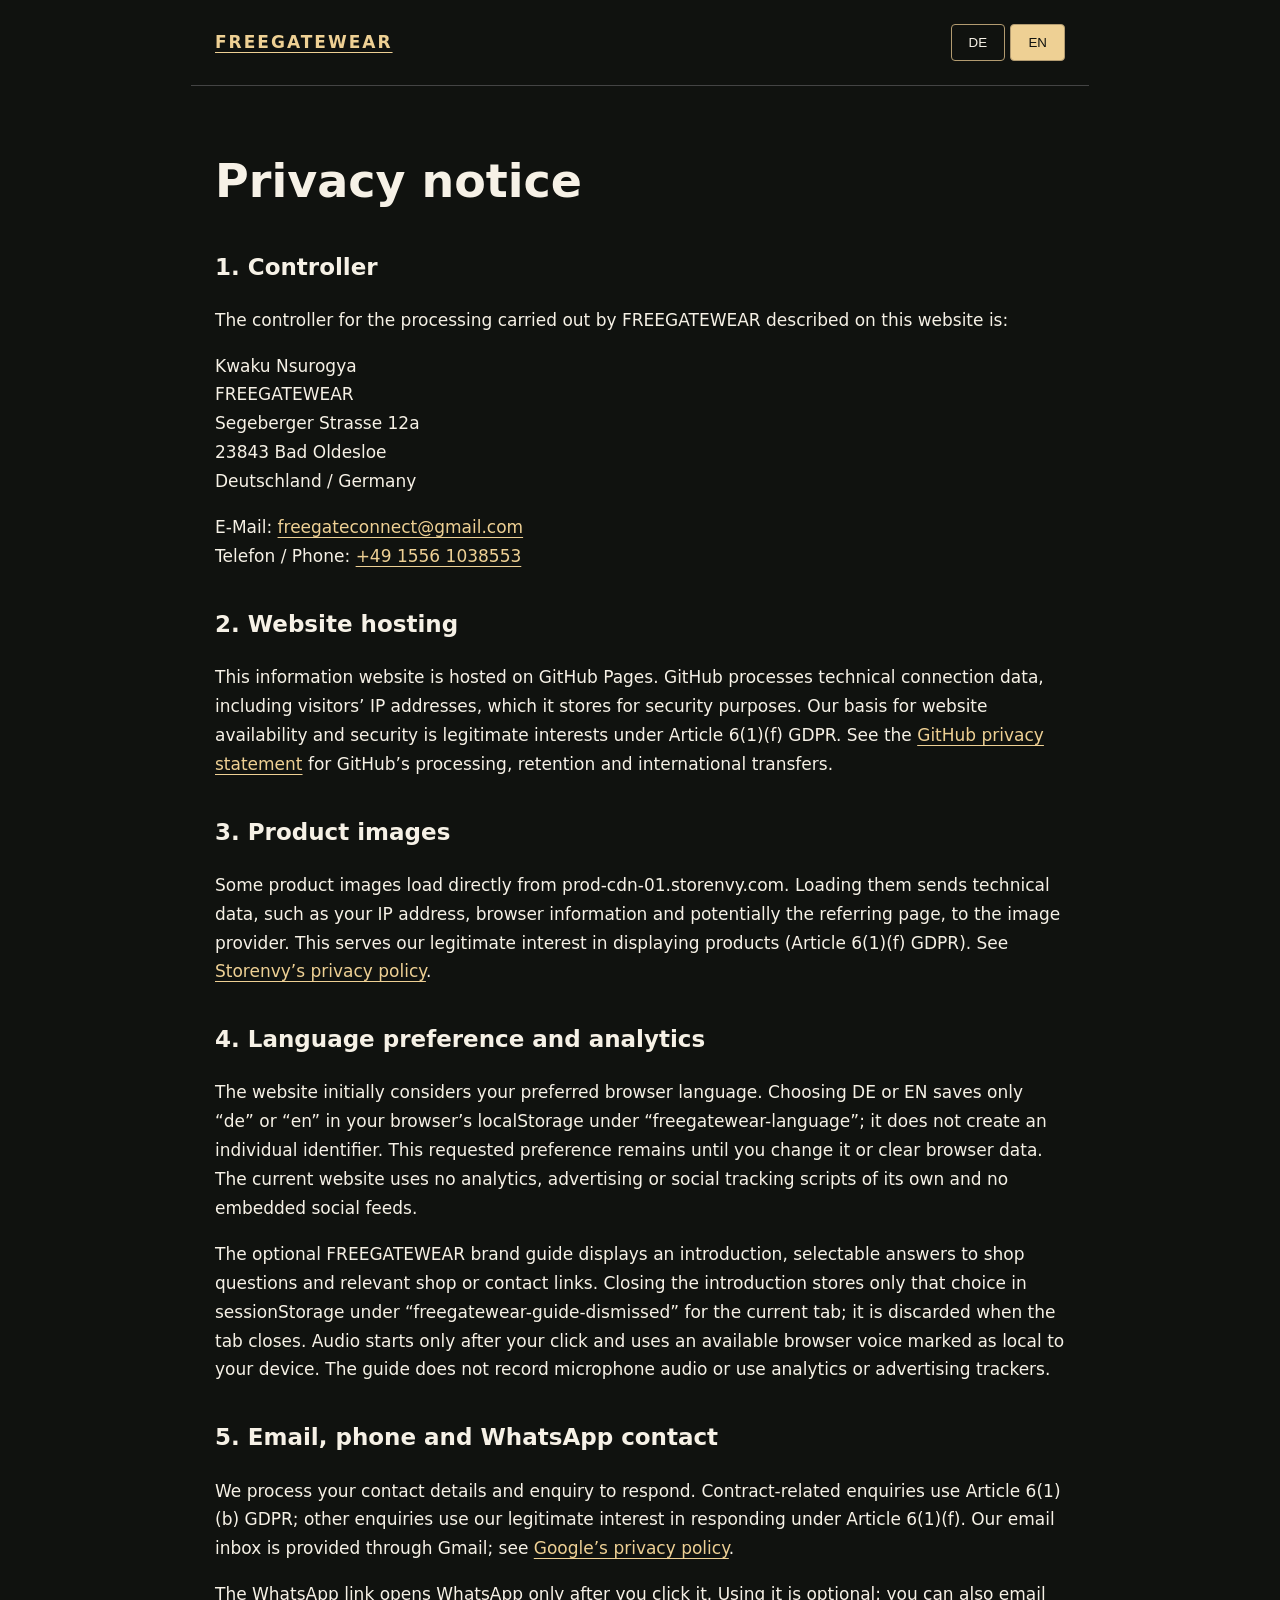
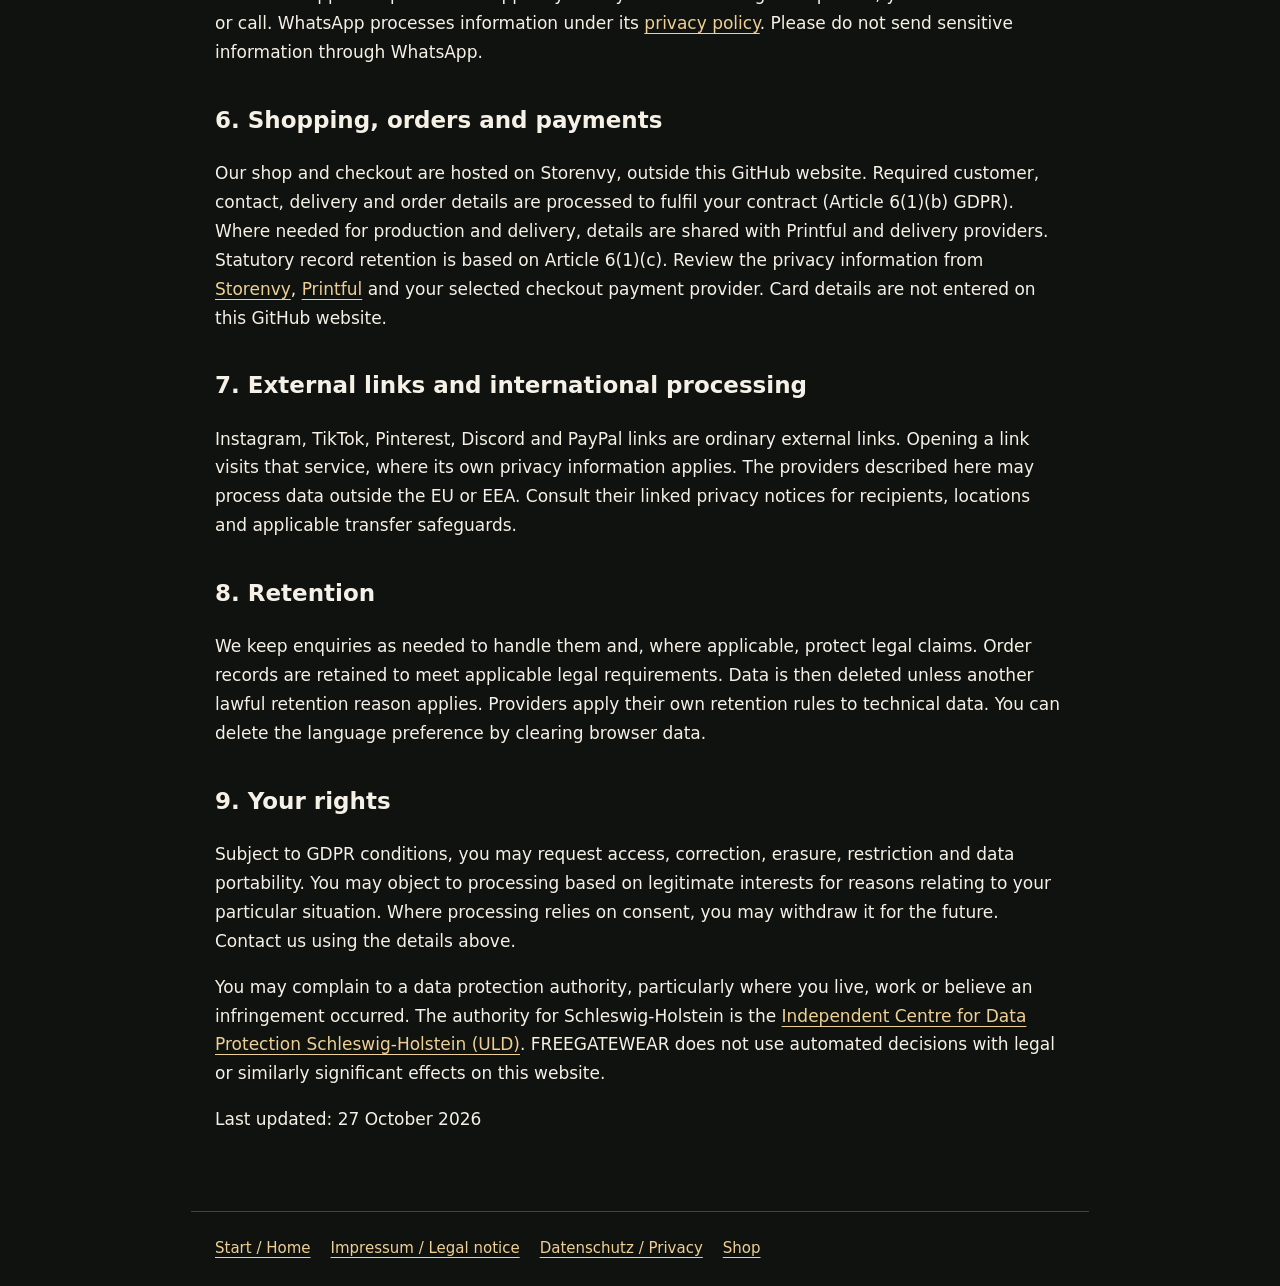
==== commit 7aaa9ea5: "Make the main campaign character an interactive bilingual shop helper" ====
--- a/datenschutz.html
+++ b/datenschutz.html
@@ -2,7 +2,7 @@
 <h2>2. Website und Hosting</h2><p>Diese Informationswebsite wird über GitHub Pages bereitgestellt. GitHub verarbeitet beim Abruf technische Verbindungsdaten, insbesondere die IP-Adresse, und speichert diese zu Sicherheitszwecken. Grundlage für die Bereitstellung und Sicherheit unserer Website ist unser berechtigtes Interesse nach Art. 6 Abs. 1 lit. f DSGVO. Einzelheiten zur Verarbeitung durch GitHub, zu Aufbewahrung und internationalen Übermittlungen findest du in der <a href="https://docs.github.com/en/site-policy/privacy-policies/github-general-privacy-statement">GitHub-Datenschutzerklärung</a>.</p>
 <h2>3. Produktbilder</h2><p>Einige Produktbilder werden direkt von prod-cdn-01.storenvy.com geladen. Beim Laden werden technische Daten wie IP-Adresse, Browserinformationen und gegebenenfalls die verweisende Seite an den Bildanbieter übermittelt. Dies dient der Darstellung unserer Produkte (Art. 6 Abs. 1 lit. f DSGVO). Weitere Informationen enthält die <a href="https://www.storenvy.com/privacy">Datenschutzerklärung von Storenvy</a>.</p>
 <h2>4. Spracheinstellung und Analyse</h2><p>Die Website berücksichtigt zunächst die bevorzugte Browsersprache. Wenn du DE oder EN auswählst, speichert dein Browser diese Auswahl unter „freegatewear-language“ im localStorage. Gespeichert wird nur „de“ oder „en“, keine individuelle Kennung. Die Einstellung bleibt bis zur Änderung oder Löschung der Browserdaten erhalten und dient der von dir gewünschten Sprachauswahl. Die aktuelle Website verwendet keine eigenen Analyse-, Werbe- oder Social-Media-Tracking-Skripte und keine eingebetteten Social-Media-Feeds.</p>
-<p>Der optionale FREEGATEWEAR Marken-Guide zeigt eine Einführung und einen Shop-Link. Wenn du die Einführung schließt, merkt sich sessionStorage unter „freegatewear-guide-dismissed“ nur diese Auswahl für den aktuellen Tab. Nach dem Schließen des Tabs wird sie verworfen. Audio startet erst nach deinem Klick und verwendet, sofern verfügbar, eine lokal auf deinem Gerät bereitgestellte Browserstimme. Der Guide nimmt kein Mikrofon-Audio auf und verwendet keine Analyse- oder Werbetracker.</p>
+<p>Der optionale FREEGATEWEAR Marken-Guide zeigt eine Einführung, auswählbare Antworten zu Shop-Fragen und passende Shop- oder Kontaktlinks. Wenn du die Einführung schließt, merkt sich sessionStorage unter „freegatewear-guide-dismissed“ nur diese Auswahl für den aktuellen Tab. Nach dem Schließen des Tabs wird sie verworfen. Audio startet erst nach deinem Klick und verwendet, sofern verfügbar, eine lokal auf deinem Gerät bereitgestellte Browserstimme. Der Guide nimmt kein Mikrofon-Audio auf und verwendet keine Analyse- oder Werbetracker.</p>
 <h2>5. Kontakt per E-Mail, Telefon oder WhatsApp</h2><p>Wenn du uns kontaktierst, verarbeiten wir deine Kontaktdaten und den Inhalt deiner Anfrage, um zu antworten. Bei vertragsbezogenen Anfragen ist Art. 6 Abs. 1 lit. b DSGVO die Grundlage, bei sonstigen Anfragen unser berechtigtes Interesse an ihrer Bearbeitung (Art. 6 Abs. 1 lit. f DSGVO). Unser E-Mail-Postfach wird bei Gmail bereitgestellt; siehe <a href="https://policies.google.com/privacy?hl=de">Google-Datenschutzerklärung</a>.</p><p>Der WhatsApp-Link öffnet WhatsApp erst nach deinem Klick. Die Nutzung ist freiwillig; E-Mail oder Telefon stehen ebenfalls zur Verfügung. WhatsApp verarbeitet Daten nach seiner <a href="https://www.whatsapp.com/legal/privacy-policy-eea">Datenschutzerklärung</a>. Bitte sende keine sensiblen Angaben über WhatsApp.</p>
 <h2>6. Shop, Bestellungen und Zahlungen</h2><p>Der Shop und Checkout liegen auf Storenvy, außerhalb dieser GitHub-Website. Bei einer Bestellung werden die erforderlichen Kunden-, Kontakt-, Liefer- und Bestelldaten zur Vertragsabwicklung verarbeitet (Art. 6 Abs. 1 lit. b DSGVO). Soweit für Produktion und Versand erforderlich, werden Daten an Printful und die beteiligten Versanddienstleister weitergegeben. Gesetzliche Aufbewahrungspflichten beruhen auf Art. 6 Abs. 1 lit. c DSGVO. Beachte die Datenschutzhinweise von <a href="https://www.storenvy.com/privacy">Storenvy</a> und <a href="https://www.printful.com/policies/privacy">Printful</a> sowie die Hinweise des im Checkout gewählten Zahlungsanbieters. Kartendaten werden nicht auf dieser GitHub-Website eingegeben.</p>
 <h2>7. Externe Links und internationale Verarbeitung</h2><p>Links zu Instagram, TikTok, Pinterest, Discord und PayPal sind gewöhnliche externe Links. Die verlinkten Dienste werden erst durch das Öffnen des Links besucht; dort gelten deren Datenschutzhinweise. Die genannten Anbieter können Daten auch außerhalb der EU bzw. des EWR verarbeiten. Informationen zu Empfängern, Ländern und gegebenenfalls geltenden Schutzmaßnahmen findest du in den jeweils verlinkten Datenschutzhinweisen.</p>
@@ -11,7 +11,7 @@
 <h2>2. Website hosting</h2><p>This information website is hosted on GitHub Pages. GitHub processes technical connection data, including visitors’ IP addresses, which it stores for security purposes. Our basis for website availability and security is legitimate interests under Article 6(1)(f) GDPR. See the <a href="https://docs.github.com/en/site-policy/privacy-policies/github-general-privacy-statement">GitHub privacy statement</a> for GitHub’s processing, retention and international transfers.</p>
 <h2>3. Product images</h2><p>Some product images load directly from prod-cdn-01.storenvy.com. Loading them sends technical data, such as your IP address, browser information and potentially the referring page, to the image provider. This serves our legitimate interest in displaying products (Article 6(1)(f) GDPR). See <a href="https://www.storenvy.com/privacy">Storenvy’s privacy policy</a>.</p>
 <h2>4. Language preference and analytics</h2><p>The website initially considers your preferred browser language. Choosing DE or EN saves only “de” or “en” in your browser’s localStorage under “freegatewear-language”; it does not create an individual identifier. This requested preference remains until you change it or clear browser data. The current website uses no analytics, advertising or social tracking scripts of its own and no embedded social feeds.</p>
-<p>The optional FREEGATEWEAR brand guide displays an introduction and a shop link. Closing the introduction stores only that choice in sessionStorage under “freegatewear-guide-dismissed” for the current tab; it is discarded when the tab closes. Audio starts only after your click and uses an available browser voice marked as local to your device. The guide does not record microphone audio or use analytics or advertising trackers.</p>
+<p>The optional FREEGATEWEAR brand guide displays an introduction, selectable answers to shop questions and relevant shop or contact links. Closing the introduction stores only that choice in sessionStorage under “freegatewear-guide-dismissed” for the current tab; it is discarded when the tab closes. Audio starts only after your click and uses an available browser voice marked as local to your device. The guide does not record microphone audio or use analytics or advertising trackers.</p>
 <h2>5. Email, phone and WhatsApp contact</h2><p>We process your contact details and enquiry to respond. Contract-related enquiries use Article 6(1)(b) GDPR; other enquiries use our legitimate interest in responding under Article 6(1)(f). Our email inbox is provided through Gmail; see <a href="https://policies.google.com/privacy?hl=en">Google’s privacy policy</a>.</p><p>The WhatsApp link opens WhatsApp only after you click it. Using it is optional; you can also email or call. WhatsApp processes information under its <a href="https://www.whatsapp.com/legal/privacy-policy-eea">privacy policy</a>. Please do not send sensitive information through WhatsApp.</p>
 <h2>6. Shopping, orders and payments</h2><p>Our shop and checkout are hosted on Storenvy, outside this GitHub website. Required customer, contact, delivery and order details are processed to fulfil your contract (Article 6(1)(b) GDPR). Where needed for production and delivery, details are shared with Printful and delivery providers. Statutory record retention is based on Article 6(1)(c). Review the privacy information from <a href="https://www.storenvy.com/privacy">Storenvy</a>, <a href="https://www.printful.com/policies/privacy">Printful</a> and your selected checkout payment provider. Card details are not entered on this GitHub website.</p>
 <h2>7. External links and international processing</h2><p>Instagram, TikTok, Pinterest, Discord and PayPal links are ordinary external links. Opening a link visits that service, where its own privacy information applies. The providers described here may process data outside the EU or EEA. Consult their linked privacy notices for recipients, locations and applicable transfer safeguards.</p>
